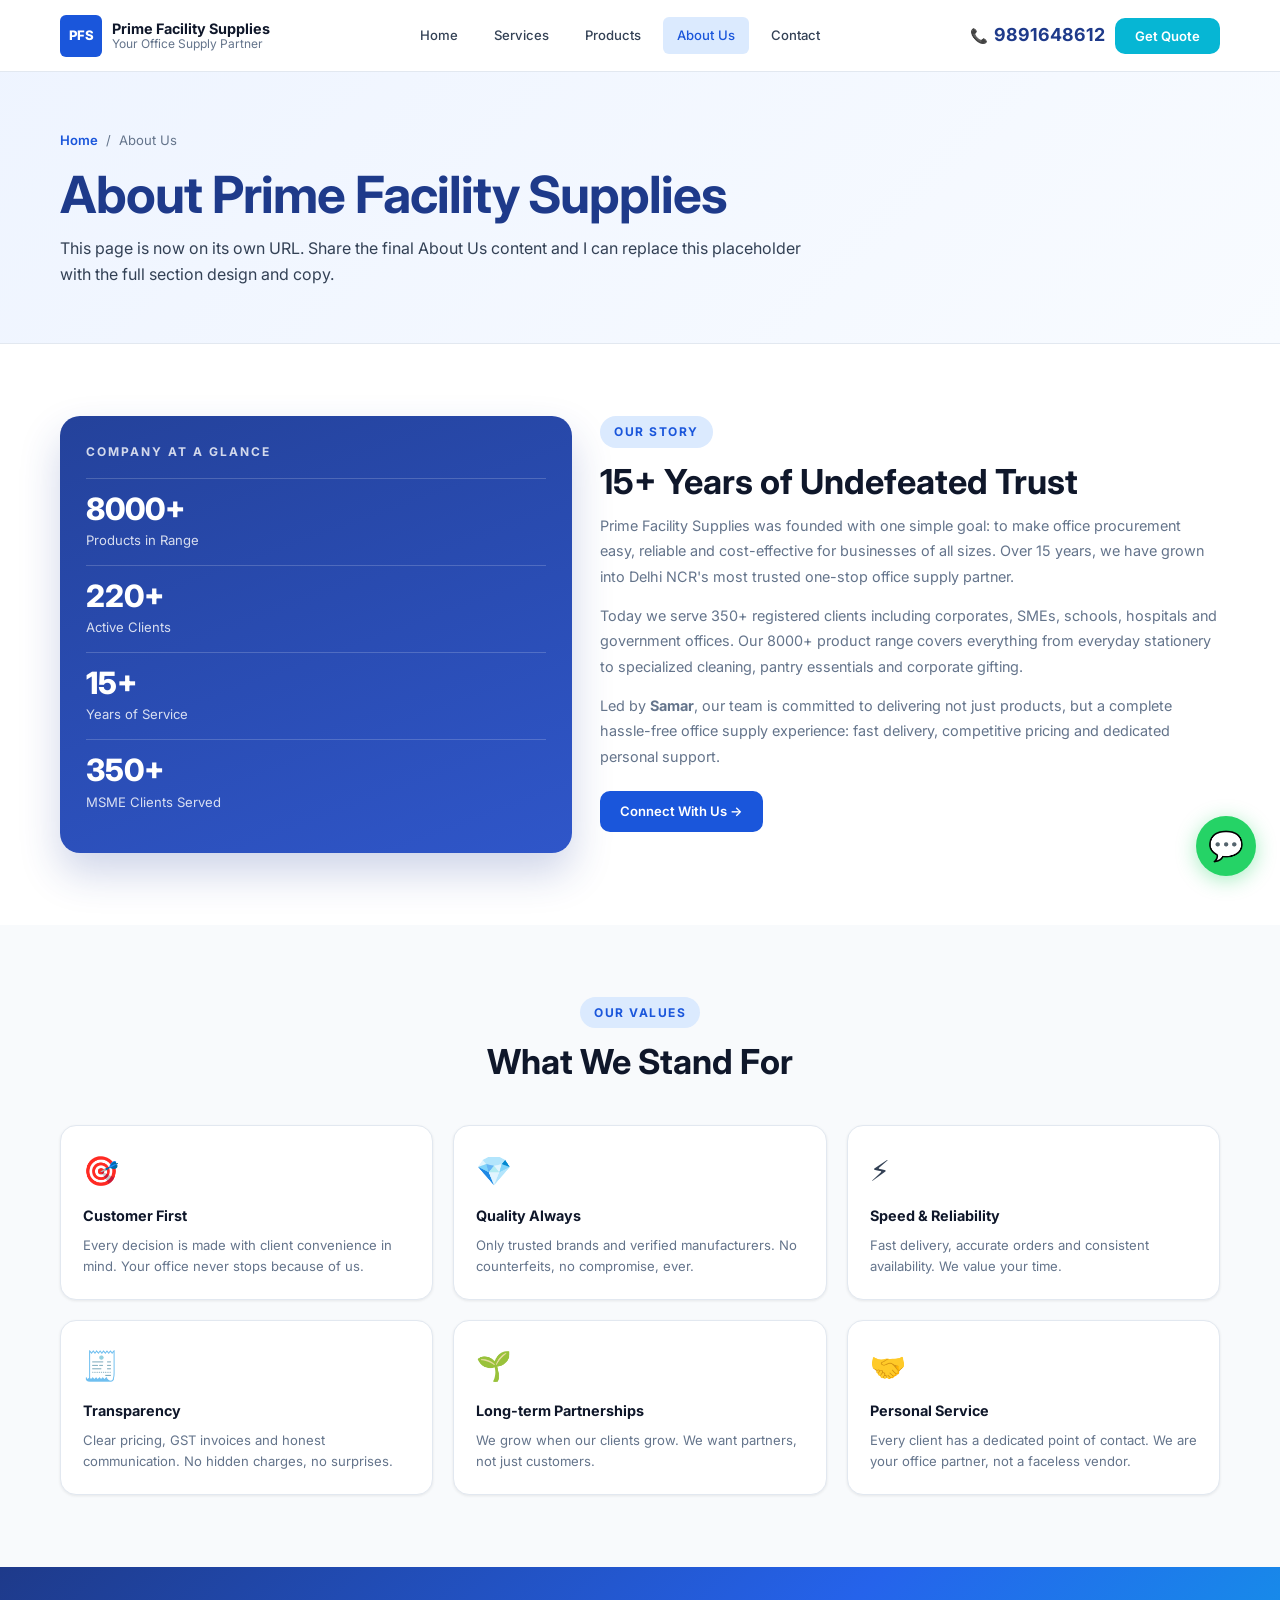
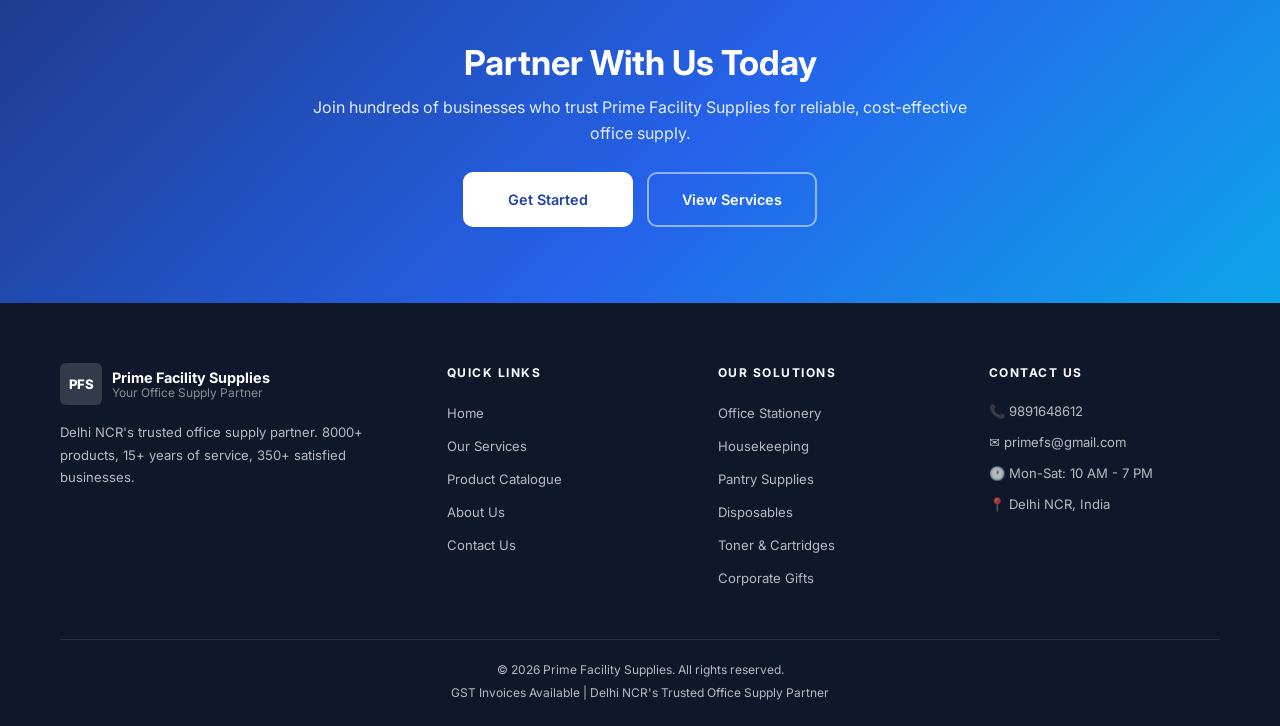
==== about.html @ 46fe16cf "Initial commit" ====
<!DOCTYPE html>
<html lang="en">
<head>
  <meta charset="UTF-8">
  <meta name="viewport" content="width=device-width, initial-scale=1.0">
  <title>About Us | Prime Facility Supplies</title>
  <meta name="description" content="Learn about Prime Facility Supplies, Delhi NCR's trusted office supply partner.">
  <link rel="preconnect" href="https://fonts.googleapis.com">
  <link rel="preconnect" href="https://fonts.gstatic.com" crossorigin>
  <link href="https://fonts.googleapis.com/css2?family=Inter:wght@400;500;600;700;800;900&display=swap" rel="stylesheet">
  <link rel="stylesheet" href="css/style.css">
  <link rel="icon" href="assets/favicon.svg" type="image/svg+xml">
</head>
<body>
  <header class="header" id="header">
    <div class="container header__inner">
      <a href="index.html" class="logo">
        <span class="logo__icon">PFS</span>
        <span class="logo__text">
          <strong>Prime Facility Supplies</strong>
          <small>Your Office Supply Partner</small>
        </span>
      </a>
      <nav class="nav" id="nav">
        <ul class="nav__list">
          <li><a href="index.html" class="nav__link">Home</a></li>
          <li><a href="services.html" class="nav__link">Services</a></li>
          <li><a href="products.html" class="nav__link">Products</a></li>
          <li><a href="about.html" class="nav__link active">About Us</a></li>
          <li><a href="contact.html" class="nav__link">Contact</a></li>
        </ul>
      </nav>
      <div class="header__actions">
        <a href="tel:9891648612" class="header__phone hide-mobile">
          <span aria-hidden="true">📞</span> 9891648612
        </a>
        <button class="btn btn--accent btn--sm" id="headerQuoteBtn">Get Quote</button>
        <button class="hamburger" id="hamburger" aria-label="Toggle navigation">
          <span></span><span></span><span></span>
        </button>
      </div>
    </div>
  </header>

  <section class="page-hero">
    <div class="container">
      <p class="page-hero__breadcrumb"><a href="index.html">Home</a><span>/</span>About Us</p>
      <h1 class="page-hero__title">About Prime Facility Supplies</h1>
      <p class="page-hero__text">This page is now on its own URL. Share the final About Us content and I can replace this placeholder with the full section design and copy.</p>
    </div>
  </section>

  <section class="sec">
    <div class="container">
      <div class="about-grid">
        <div class="about-blue-box">
          <div class="about-glance-label">Company at a Glance</div>
          <div class="ab-stat">
            <div class="ab-stat-n">8000+</div>
            <div class="ab-stat-l">Products in Range</div>
          </div>
          <div class="ab-stat">
            <div class="ab-stat-n">220+</div>
            <div class="ab-stat-l">Active Clients</div>
          </div>
          <div class="ab-stat">
            <div class="ab-stat-n">15+</div>
            <div class="ab-stat-l">Years of Service</div>
          </div>
          <div class="ab-stat">
            <div class="ab-stat-n">350+</div>
            <div class="ab-stat-l">MSME Clients Served</div>
          </div>
        </div>

        <div>
          <span class="sec-lbl">Our Story</span>
          <h2 class="sec-h2">15+ Years of Undefeated Trust</h2>
          <p class="about-story-text">Prime Facility Supplies was founded with one simple goal: to make office procurement easy, reliable and cost-effective for businesses of all sizes. Over 15 years, we have grown into Delhi NCR's most trusted one-stop office supply partner.</p>
          <p class="about-story-text">Today we serve 350+ registered clients including corporates, SMEs, schools, hospitals and government offices. Our 8000+ product range covers everything from everyday stationery to specialized cleaning, pantry essentials and corporate gifting.</p>
          <p class="about-story-text about-story-text--last">Led by <strong>Samar</strong>, our team is committed to delivering not just products, but a complete hassle-free office supply experience: fast delivery, competitive pricing and dedicated personal support.</p>
          <a href="contact.html" class="btn btn--primary btn--sm">Connect With Us &rarr;</a>
        </div>
      </div>
    </div>
  </section>

  <section class="sec sec-bg">
    <div class="container">
      <div class="values-head">
        <span class="sec-lbl">Our Values</span>
        <h2 class="sec-h2">What We Stand For</h2>
      </div>

      <div class="values-grid">
        <div class="val-card">
          <div class="val-icon">🎯</div>
          <div class="val-title">Customer First</div>
          <p class="val-desc">Every decision is made with client convenience in mind. Your office never stops because of us.</p>
        </div>
        <div class="val-card">
          <div class="val-icon">💎</div>
          <div class="val-title">Quality Always</div>
          <p class="val-desc">Only trusted brands and verified manufacturers. No counterfeits, no compromise, ever.</p>
        </div>
        <div class="val-card">
          <div class="val-icon">⚡</div>
          <div class="val-title">Speed &amp; Reliability</div>
          <p class="val-desc">Fast delivery, accurate orders and consistent availability. We value your time.</p>
        </div>
        <div class="val-card">
          <div class="val-icon">🧾</div>
          <div class="val-title">Transparency</div>
          <p class="val-desc">Clear pricing, GST invoices and honest communication. No hidden charges, no surprises.</p>
        </div>
        <div class="val-card">
          <div class="val-icon">🌱</div>
          <div class="val-title">Long-term Partnerships</div>
          <p class="val-desc">We grow when our clients grow. We want partners, not just customers.</p>
        </div>
        <div class="val-card">
          <div class="val-icon">🤝</div>
          <div class="val-title">Personal Service</div>
          <p class="val-desc">Every client has a dedicated point of contact. We are your office partner, not a faceless vendor.</p>
        </div>
      </div>
    </div>
  </section>

  <section class="cta-banner">
    <div class="container">
      <h2>Partner With Us Today</h2>
      <p>Join hundreds of businesses who trust Prime Facility Supplies for reliable, cost-effective office supply.</p>
      <div class="cta-btns">
        <a href="contact.html" class="btn btn--light btn--lg btn-wh-solid">Get Started</a>
        <a href="services.html" class="btn btn--outline-white btn--lg btn-wh-out">View Services</a>
      </div>
    </div>
  </section>

  <footer class="footer" id="footer">
    <div class="container">
      <div class="footer__grid">
        <div class="footer__about">
          <div class="logo logo--footer">
            <span class="logo__icon">PFS</span>
            <span class="logo__text">
              <strong>Prime Facility Supplies</strong>
              <small>Your Office Supply Partner</small>
            </span>
          </div>
          <p>Delhi NCR's trusted office supply partner. 8000+ products, 15+ years of service, 350+ satisfied businesses.</p>
        </div>
        <div class="footer__links">
          <h5>QUICK LINKS</h5>
          <ul>
            <li><a href="index.html">Home</a></li>
            <li><a href="services.html">Our Services</a></li>
            <li><a href="products.html">Product Catalogue</a></li>
            <li><a href="about.html">About Us</a></li>
            <li><a href="contact.html">Contact Us</a></li>
          </ul>
        </div>
        <div class="footer__links">
          <h5>OUR SOLUTIONS</h5>
          <ul>
            <li><a href="products.html">Office Stationery</a></li>
            <li><a href="products.html">Housekeeping</a></li>
            <li><a href="products.html">Pantry Supplies</a></li>
            <li><a href="products.html">Disposables</a></li>
            <li><a href="products.html">Toner &amp; Cartridges</a></li>
            <li><a href="products.html">Corporate Gifts</a></li>
          </ul>
        </div>
        <div class="footer__contact">
          <h5>CONTACT US</h5>
          <ul>
            <li><a href="tel:9891648612">📞 9891648612</a></li>
            <li><a href="mailto:primefs@gmail.com">✉️ primefs@gmail.com</a></li>
            <li>🕐 Mon-Sat: 10 AM - 7 PM</li>
            <li>📍 Delhi NCR, India</li>
          </ul>
        </div>
      </div>
      <div class="footer__bottom">
        <p>&copy; 2026 Prime Facility Supplies. All rights reserved.</p>
        <p>GST Invoices Available | Delhi NCR's Trusted Office Supply Partner</p>
      </div>
    </div>
  </footer>

  <a href="https://wa.me/919891648612?text=Hello%21%20I%20need%20a%20quote%20for%20office%20supplies." target="_blank" rel="noopener" class="whatsapp-float" aria-label="Chat on WhatsApp">💬</a>
  <div class="mobile-contact-bar">
    <a href="tel:9891648612">📞 <span>9891648612</span> - Samar</a>
    <a href="mailto:primefs@gmail.com">✉️ <span>primefs@gmail.com</span></a>
    <span>🕐 Mon - Sat: 10 AM - 7 PM</span>
    <span>Delhi NCR's #1 Office Supply Partner</span>
  </div>
  <button class="back-to-top" id="backToTop" aria-label="Back to top">&uarr;</button>

  <div class="modal-overlay" id="quoteModal">
    <div class="modal">
      <button class="modal__close" id="modalClose" aria-label="Close modal">&times;</button>
      <h3 class="modal__title">Request a Free Quote</h3>
      <p class="modal__subtitle">Tell us what you need and we&rsquo;ll get back to you within 24 hours.</p>
      <form class="quote-form" id="quoteForm" novalidate>
        <div class="form-group">
          <label for="qName">Full Name *</label>
          <input type="text" id="qName" name="name" placeholder="Your name" required>
          <span class="form-error" id="qNameError"></span>
        </div>
        <div class="form-group">
          <label for="qCompany">Company Name</label>
          <input type="text" id="qCompany" name="company" placeholder="Company name">
        </div>
        <div class="form-group">
          <label for="qPhone">Phone Number *</label>
          <input type="tel" id="qPhone" name="phone" placeholder="10-digit mobile number" required>
          <span class="form-error" id="qPhoneError"></span>
        </div>
        <div class="form-group">
          <label for="qEmail">Email Address *</label>
          <input type="email" id="qEmail" name="email" placeholder="your@email.com" required>
          <span class="form-error" id="qEmailError"></span>
        </div>
        <div class="form-group">
          <label for="qCategory">Product Category</label>
          <select id="qCategory" name="category">
            <option value="">Select a category</option>
            <option value="stationery">Office Stationery</option>
            <option value="housekeeping">Housekeeping Products</option>
            <option value="pantry">Pantry Supplies</option>
            <option value="toner">Toner &amp; Cartridges</option>
            <option value="disposables">Disposable Items</option>
            <option value="promotional">Promotional Items</option>
            <option value="multiple">Multiple Categories</option>
          </select>
        </div>
        <div class="form-group">
          <label for="qMessage">Requirements</label>
          <textarea id="qMessage" name="message" rows="4" placeholder="Describe what you need..."></textarea>
        </div>
        <button type="submit" class="btn btn--primary btn--lg btn--full">Submit Request</button>
      </form>
      <div class="modal__success" id="formSuccess" style="display:none;">
        <span class="modal__success-icon">✅</span>
        <h4>Thank You!</h4>
        <p>Your request has been received. We&rsquo;ll contact you within 24 hours.</p>
        <p><a href="https://wa.me/919891648612">Or WhatsApp us for faster response &rarr;</a></p>
      </div>
    </div>
  </div>

  <script src="js/script.js"></script>
</body>
</html>
---- css/style.css ----
/* ============================================================
   Prime Facility Supplies — Complete Stylesheet
   ============================================================ */

/* ---- CSS Custom Properties ---- */
:root {
  --clr-primary: #1a56db;
  --clr-primary-dark: #1e40af;
  --clr-primary-light: #dbeafe;
  --clr-accent: #06b6d4;
  --clr-accent-dark: #0e7490;
  --clr-dark: #0f172a;
  --clr-dark-2: #1e293b;
  --clr-text: #334155;
  --clr-text-light: #64748b;
  --clr-white: #ffffff;
  --clr-bg: #f8fafc;
  --clr-bg-alt: #f1f5f9;
  --clr-border: #e2e8f0;
  --clr-success: #22c55e;
  --clr-whatsapp: #25d366;
  --clr-star: #facc15;

  --ff-body: 'Inter', system-ui, -apple-system, sans-serif;
  --fs-xs: 0.75rem;
  --fs-sm: 0.82rem;
  --fs-base: 0.9rem;
  --fs-md: 1rem;
  --fs-lg: 1.12rem;
  --fs-xl: 1.3rem;
  --fs-2xl: 1.75rem;
  --fs-3xl: 2.15rem;
  --fs-4xl: 2.55rem;

  --fw-regular: 400;
  --fw-medium: 500;
  --fw-semibold: 600;
  --fw-bold: 700;
  --fw-extrabold: 800;

  --radius-sm: 6px;
  --radius-md: 10px;
  --radius-lg: 16px;
  --radius-xl: 24px;
  --radius-full: 9999px;

  --shadow-sm: 0 1px 3px rgba(0,0,0,0.08);
  --shadow-md: 0 4px 12px rgba(0,0,0,0.1);
  --shadow-lg: 0 10px 30px rgba(0,0,0,0.12);
  --shadow-xl: 0 20px 50px rgba(0,0,0,0.15);

  --transition: 0.3s ease;
  --header-h: 72px;
}

/* ---- Reset ---- */
*, *::before, *::after {
  margin: 0;
  padding: 0;
  box-sizing: border-box;
}

html {
  scroll-behavior: smooth;
  scroll-padding-top: var(--header-h);
}

body {
  font-family: var(--ff-body);
  font-size: var(--fs-base);
  color: var(--clr-text);
  background: var(--clr-white);
  line-height: 1.6;
  -webkit-font-smoothing: antialiased;
  overflow-x: hidden;
}

a {
  color: inherit;
  text-decoration: none;
  transition: color var(--transition);
}

ul { list-style: none; }
img { max-width: 100%; display: block; }
button { cursor: pointer; border: none; background: none; font-family: inherit; }
input, select, textarea { font-family: inherit; font-size: var(--fs-base); }

/* ---- Utility ---- */
.container {
  max-width: 1200px;
  margin: 0 auto;
  padding: 0 20px;
}

.hide-mobile { display: inline-flex; }

.section-header {
  text-align: center;
  margin-bottom: 48px;
}

.section-label {
  display: inline-block;
  font-size: var(--fs-xs);
  font-weight: var(--fw-bold);
  letter-spacing: 2px;
  text-transform: uppercase;
  color: var(--clr-primary);
  background: var(--clr-primary-light);
  padding: 6px 16px;
  border-radius: var(--radius-full);
  margin-bottom: 12px;
}

.section-title {
  font-size: var(--fs-3xl);
  font-weight: var(--fw-extrabold);
  color: var(--clr-dark);
  margin-bottom: 12px;
  line-height: 1.2;
}

.section-subtitle {
  font-size: var(--fs-md);
  color: var(--clr-text-light);
  max-width: 600px;
  margin: 0 auto 20px;
}

/* ---- Buttons ---- */
.btn {
  display: inline-flex;
  align-items: center;
  justify-content: center;
  gap: 8px;
  font-weight: var(--fw-semibold);
  border-radius: var(--radius-md);
  transition: all var(--transition);
  white-space: nowrap;
  cursor: pointer;
  text-decoration: none;
}

.btn--sm {
  font-size: var(--fs-sm);
  padding: 8px 18px;
}

.btn--lg {
  font-size: var(--fs-base);
  padding: 14px 28px;
}

.btn--full { width: 100%; }

.btn--primary {
  background: var(--clr-primary);
  color: var(--clr-white);
  border: 2px solid var(--clr-primary);
}
.btn--primary:hover {
  background: var(--clr-primary-dark);
  border-color: var(--clr-primary-dark);
  transform: translateY(-2px);
  box-shadow: var(--shadow-md);
}

.btn--accent {
  background: var(--clr-accent);
  color: var(--clr-white);
  border: 2px solid var(--clr-accent);
}

.btn--accent:hover {
  background: var(--clr-accent-dark);
  border-color: var(--clr-accent-dark);
  transform: translateY(-2px);
  box-shadow: var(--shadow-md);
}

.btn--light {
  background: var(--clr-white);
  color: var(--clr-primary-dark);
  border: 2px solid var(--clr-white);
}

.btn--light:hover {
  background: transparent;
  color: var(--clr-white);
  transform: translateY(-2px);
}

.btn--outline {
  background: transparent;
  color: var(--clr-primary);
  border: 2px solid var(--clr-primary);
}
.btn--outline:hover {
  background: var(--clr-primary);
  color: var(--clr-white);
  transform: translateY(-2px);
}

.btn--outline-white {
  background: transparent;
  color: var(--clr-white);
  border: 2px solid rgba(255,255,255,0.5);
}
.btn--outline-white:hover {
  background: var(--clr-white);
  color: var(--clr-dark);
  transform: translateY(-2px);
}

.btn--whatsapp {
  background: var(--clr-whatsapp);
  color: var(--clr-white);
  border: 2px solid var(--clr-whatsapp);
}
.btn--whatsapp:hover {
  background: #1da851;
  border-color: #1da851;
  transform: translateY(-2px);
}

.btn__icon { font-size: 1.1em; }

/* ================================================================
   HEADER
   ================================================================ */
.header {
  position: fixed;
  top: 0;
  left: 0;
  right: 0;
  z-index: 1000;
  background: rgba(255,255,255,0.97);
  backdrop-filter: blur(10px);
  border-bottom: 1px solid var(--clr-border);
  height: var(--header-h);
  transition: box-shadow var(--transition);
}

.header.scrolled {
  box-shadow: var(--shadow-md);
}

.header__inner {
  display: flex;
  align-items: center;
  justify-content: space-between;
  height: 100%;
}

/* Logo */
.logo {
  display: flex;
  align-items: center;
  gap: 10px;
  text-decoration: none;
}

.logo__icon {
  display: flex;
  align-items: center;
  justify-content: center;
  width: 42px;
  height: 42px;
  background: var(--clr-primary);
  color: var(--clr-white);
  font-size: var(--fs-sm);
  font-weight: var(--fw-extrabold);
  border-radius: var(--radius-sm);
  letter-spacing: -0.5px;
}

.logo__text {
  display: flex;
  flex-direction: column;
  line-height: 1.2;
}

.logo__text strong {
  font-size: var(--fs-base);
  color: var(--clr-dark);
}

.logo__text small {
  font-size: var(--fs-xs);
  color: var(--clr-text-light);
  font-weight: var(--fw-regular);
}

/* Navigation */
.nav__list {
  display: flex;
  gap: 8px;
}

.nav__link {
  display: block;
  padding: 8px 14px;
  font-size: var(--fs-sm);
  font-weight: var(--fw-medium);
  color: var(--clr-text);
  border-radius: var(--radius-sm);
  transition: all var(--transition);
}

.nav__link:hover,
.nav__link.active {
  color: var(--clr-primary);
  background: var(--clr-primary-light);
}

.header__actions {
  display: flex;
  align-items: center;
  gap: 10px;
}

.header__phone {
  display: inline-flex;
  align-items: center;
  gap: 6px;
  color: #1e3a8a;
  font-size: var(--fs-lg);
  font-weight: var(--fw-bold);
}

.header__phone span {
  color: #ec4899;
  font-size: var(--fs-base);
}

/* Hamburger */
.hamburger {
  display: none;
  flex-direction: column;
  gap: 5px;
  padding: 6px;
  z-index: 1001;
}

.hamburger span {
  display: block;
  width: 24px;
  height: 2px;
  background: var(--clr-dark);
  border-radius: 2px;
  transition: all var(--transition);
}

.hamburger.active span:nth-child(1) {
  transform: rotate(45deg) translate(5px, 5px);
}
.hamburger.active span:nth-child(2) {
  opacity: 0;
}
.hamburger.active span:nth-child(3) {
  transform: rotate(-45deg) translate(5px, -5px);
}

/* ================================================================
   HERO
   ================================================================ */
.hero {
  position: relative;
  min-height: 86vh;
  display: flex;
  align-items: center;
  padding: calc(var(--header-h) + 36px) 0 32px;
  background: linear-gradient(120deg, #1f3e9f 0%, #2346b6 55%, #2f56c9 100%);
  color: var(--clr-white);
  overflow: hidden;
}

.hero__bg-overlay {
  position: absolute;
  inset: 0;
  background:
    radial-gradient(circle at 86% 42%, rgba(255,255,255,0.12) 0%, rgba(255,255,255,0.03) 24%, transparent 45%),
    radial-gradient(circle at 90% 54%, rgba(255,255,255,0.09) 0%, rgba(255,255,255,0.03) 30%, transparent 50%);
  pointer-events: none;
}

.hero__inner {
  position: relative;
  z-index: 1;
  width: 100%;
  display: grid;
  grid-template-columns: minmax(0, 1.15fr) minmax(0, 1fr);
  gap: 40px;
  align-items: center;
}

.hero__content {
  max-width: 720px;
}

.hero__badge {
  display: inline-flex;
  align-items: center;
  gap: 10px;
  background: rgba(255,255,255,0.14);
  backdrop-filter: blur(6px);
  border: 1px solid rgba(255,255,255,0.22);
  padding: 8px 16px;
  border-radius: var(--radius-full);
  font-size: var(--fs-sm);
  font-weight: var(--fw-semibold);
  margin-bottom: 28px;
}

.hero__badge-dot {
  width: 8px;
  height: 8px;
  border-radius: 50%;
  background: var(--clr-accent);
}

.hero__title {
  font-size: clamp(1.95rem, 4.1vw, 3.5rem);
  font-weight: var(--fw-extrabold);
  line-height: 1.08;
  margin-bottom: 22px;
  letter-spacing: -0.02em;
}

.hero__title span {
  color: var(--clr-accent);
}

.hero__subtitle {
  font-size: var(--fs-base);
  color: rgba(255,255,255,0.82);
  max-width: 640px;
  margin-bottom: 30px;
  line-height: 1.55;
}

.hero__cta {
  display: flex;
  flex-wrap: wrap;
  gap: 14px;
  margin-bottom: 34px;
}

.hero__categories {
  display: flex;
  flex-wrap: wrap;
  gap: 10px;
  margin-bottom: 0;
}

.hero__cat-chip {
  display: inline-flex;
  align-items: center;
  gap: 4px;
  padding: 7px 14px;
  background: rgba(255,255,255,0.12);
  border: 1px solid rgba(255,255,255,0.2);
  border-radius: var(--radius-full);
  font-size: var(--fs-sm);
  font-weight: var(--fw-medium);
  color: var(--clr-white);
  transition: all var(--transition);
}

.hero__cat-chip:hover {
  background: rgba(255,255,255,0.2);
  transform: translateY(-2px);
}

.hero__panel {
  display: flex;
  flex-direction: column;
  justify-content: flex-end;
  gap: 16px;
}

.hero__stats-grid {
  display: grid;
  grid-template-columns: repeat(2, minmax(0, 1fr));
  gap: 14px;
}

.hero__stat-card {
  border-radius: 16px;
  background: linear-gradient(180deg, rgba(255,255,255,0.15) 0%, rgba(255,255,255,0.11) 100%);
  border: 1px solid rgba(255,255,255,0.14);
  box-shadow: inset 0 1px 0 rgba(255,255,255,0.15);
  min-height: 108px;
  display: flex;
  flex-direction: column;
  justify-content: center;
  align-items: center;
  text-align: center;
}

.hero__stat-card strong {
  font-size: clamp(1.7rem, 2.3vw, 2.5rem);
  line-height: 1;
  font-weight: var(--fw-extrabold);
  letter-spacing: -0.01em;
}

.hero__stat-card span {
  margin-top: 6px;
  font-size: var(--fs-lg);
  color: rgba(255,255,255,0.75);
  font-weight: var(--fw-semibold);
}

.hero__contact-bar {
  padding: 16px 24px;
  background: var(--clr-accent-dark);
  border: 1px solid rgba(255,255,255,0.15);
  border-radius: var(--radius-md);
  display: flex;
  justify-content: space-between;
  align-items: center;
  flex-wrap: wrap;
  gap: 8px 16px;
  font-size: var(--fs-sm);
  font-weight: var(--fw-semibold);
  box-shadow: 0 16px 30px rgba(0,0,0,0.2);
}

.hero__contact-bar a {
  color: var(--clr-white);
  font-weight: var(--fw-bold);
}

/* ================================================================
   MARQUEE
   ================================================================ */
.marquee {
  background: var(--clr-dark);
  color: var(--clr-white);
  padding: 14px 0;
  overflow: hidden;
  white-space: nowrap;
  position: relative;
}

.marquee__track {
  display: inline-flex;
  animation: marquee 30s linear infinite;
}

.marquee__track span {
  font-size: var(--fs-sm);
  font-weight: var(--fw-semibold);
  letter-spacing: 2px;
  text-transform: uppercase;
  padding-right: 20px;
}

@keyframes marquee {
  0% { transform: translateX(0); }
  100% { transform: translateX(-50%); }
}

/* ================================================================
   ABOUT
   ================================================================ */
.about {
  background: var(--clr-white);
}

.about__hero {
  background: #e9eff8;
  border-top: 1px solid #d8e2f0;
  border-bottom: 1px solid #d8e2f0;
  padding: 72px 0 78px;
}

.about__breadcrumb {
  font-size: var(--fs-xl);
  color: #1e293b;
  margin-bottom: 22px;
}

.about__breadcrumb a {
  color: var(--clr-primary);
  font-weight: var(--fw-semibold);
}

.about__breadcrumb span {
  color: #64748b;
  margin: 0 6px;
}

.about__title {
  font-size: clamp(2.25rem, 5.5vw, 4rem);
  color: #1e3a8a;
  line-height: 1.05;
  letter-spacing: -0.02em;
  margin-bottom: 16px;
}

.about__intro {
  font-size: clamp(1.2rem, 2vw, 2.05rem);
  line-height: 1.45;
  color: #334155;
  max-width: 980px;
}

.about__content {
  padding: 100px 20px 84px;
  display: grid;
  grid-template-columns: minmax(0, 1.05fr) minmax(0, 1fr);
  gap: 64px;
  align-items: center;
}

.about__glance-card {
  background: #26439a;
  border-radius: 24px;
  padding: 40px;
  color: var(--clr-white);
  box-shadow: 0 24px 48px rgba(17, 41, 107, 0.25);
}

.about__eyebrow {
  font-size: 1.95rem;
  letter-spacing: 3px;
  font-weight: var(--fw-semibold);
  color: rgba(255,255,255,0.65);
  margin-bottom: 28px;
}

.about__glance-grid {
  display: grid;
  grid-template-columns: repeat(2, minmax(0, 1fr));
  gap: 16px;
}

.about__glance-stat {
  border-radius: 18px;
  background: rgba(255,255,255,0.12);
  border: 1px solid rgba(255,255,255,0.14);
  min-height: 150px;
  display: flex;
  flex-direction: column;
  justify-content: center;
  align-items: center;
  text-align: center;
  padding: 18px;
}

.about__glance-stat strong {
  font-size: clamp(2rem, 3.5vw, 3.6rem);
  line-height: 1;
  margin-bottom: 8px;
}

.about__glance-stat span {
  font-size: var(--fs-lg);
  color: rgba(255,255,255,0.85);
  font-weight: var(--fw-medium);
}

.about__story-chip {
  display: inline-flex;
  align-items: center;
  padding: 8px 20px;
  border-radius: var(--radius-full);
  background: #f4ede5;
  color: var(--clr-accent-dark);
  font-size: var(--fs-base);
  font-weight: var(--fw-semibold);
  letter-spacing: 3px;
}

.about__story-title {
  margin-top: 22px;
  font-size: clamp(2rem, 4vw, 4rem);
  line-height: 1.08;
  letter-spacing: -0.02em;
  color: #1e293b;
}

.about__story-text {
  margin-top: 16px;
  font-size: clamp(1.05rem, 1.6vw, 1.5rem);
  color: #334155;
  line-height: 1.6;
}

.about__story-points {
  margin-top: 18px;
  display: grid;
  gap: 10px;
}

.about__story-points li {
  position: relative;
  padding-left: 20px;
  color: #475569;
  font-size: clamp(0.95rem, 1.25vw, 1.2rem);
}

.about__story-points li::before {
  content: '';
  position: absolute;
  left: 0;
  top: 0.6em;
  width: 8px;
  height: 8px;
  border-radius: 50%;
  background: var(--clr-accent);
}

/* ================================================================
   INNER PAGES
   ================================================================ */
.page-hero {
  padding: calc(var(--header-h) + 56px) 0 56px;
  background: linear-gradient(135deg, #eef4ff 0%, #f8fbff 100%);
  border-bottom: 1px solid var(--clr-border);
}

.page-hero__breadcrumb {
  display: inline-flex;
  gap: 8px;
  align-items: center;
  font-size: var(--fs-sm);
  color: var(--clr-text-light);
  margin-bottom: 16px;
}

.page-hero__breadcrumb a {
  color: var(--clr-primary);
  font-weight: var(--fw-semibold);
}

.page-hero__title {
  font-size: clamp(2rem, 4vw, 3.5rem);
  line-height: 1.08;
  color: #1e3a8a;
  letter-spacing: -0.02em;
  margin-bottom: 14px;
}

.page-hero__text {
  max-width: 760px;
  font-size: var(--fs-md);
  color: var(--clr-text);
}

.page-section {
  padding: 72px 0;
  background: var(--clr-white);
}

.page-grid {
  display: grid;
  grid-template-columns: 1.05fr 0.95fr;
  gap: 28px;
  align-items: start;
}

.page-card {
  background: var(--clr-white);
  border: 1px solid var(--clr-border);
  border-radius: 22px;
  padding: 30px;
  box-shadow: var(--shadow-sm);
}

.page-card--accent {
  background: linear-gradient(160deg, #24429b 0%, #2f56c9 100%);
  color: var(--clr-white);
  border-color: transparent;
  box-shadow: 0 24px 48px rgba(36, 66, 155, 0.24);
}

.page-card__eyebrow {
  display: inline-block;
  font-size: var(--fs-xs);
  font-weight: var(--fw-bold);
  letter-spacing: 2px;
  color: var(--clr-primary);
  background: var(--clr-primary-light);
  padding: 6px 14px;
  border-radius: var(--radius-full);
  margin-bottom: 16px;
}

.page-card--accent .page-card__eyebrow {
  background: rgba(255,255,255,0.12);
  color: rgba(255,255,255,0.88);
}

.page-card__title {
  font-size: var(--fs-2xl);
  line-height: 1.18;
  margin-bottom: 12px;
  color: var(--clr-dark);
}

.page-card--accent .page-card__title {
  color: var(--clr-white);
}

.page-card__text {
  font-size: var(--fs-base);
  color: var(--clr-text-light);
  margin-bottom: 18px;
}

.page-card--accent .page-card__text {
  color: rgba(255,255,255,0.8);
}

.page-list {
  display: grid;
  gap: 12px;
}

.page-list li {
  position: relative;
  padding-left: 20px;
  color: inherit;
}

.page-list li::before {
  content: '';
  position: absolute;
  left: 0;
  top: 0.68em;
  width: 8px;
  height: 8px;
  border-radius: 50%;
  background: var(--clr-accent);
}

.page-card--accent .page-list li::before {
  background: rgba(255,255,255,0.88);
}

.page-chip-grid {
  display: flex;
  flex-wrap: wrap;
  gap: 10px;
}

.page-chip {
  padding: 10px 14px;
  border-radius: var(--radius-full);
  background: var(--clr-bg);
  border: 1px solid var(--clr-border);
  font-size: var(--fs-sm);
  font-weight: var(--fw-semibold);
  color: var(--clr-text);
}

.page-actions {
  display: flex;
  flex-wrap: wrap;
  gap: 12px;
  margin-top: 26px;
}

/* ================================================================
   SERVICES SHOWCASE PAGE
   ================================================================ */
.services-showcase {
  padding: 72px 0;
  background: var(--clr-bg);
}

.services-list {
  display: grid;
  gap: 28px;
}

.svc-item {
  display: grid;
  grid-template-columns: minmax(0, 1fr) minmax(0, 1.15fr);
  gap: 26px;
  background: var(--clr-white);
  border: 1px solid var(--clr-border);
  border-radius: 22px;
  padding: 24px;
  box-shadow: var(--shadow-sm);
}

.svc-item.rev {
  grid-template-columns: minmax(0, 1.15fr) minmax(0, 1fr);
}

.svc-item.rev .svc-img-wrap {
  order: 2;
}

.svc-item.rev .svc-info {
  order: 1;
}

.svc-img-wrap {
  border-radius: 16px;
  overflow: hidden;
  border: 1px solid var(--clr-border);
  min-height: 260px;
  background: linear-gradient(135deg, #edf3ff 0%, #f8fbff 100%);
}

.svc-img-wrap img {
  width: 100%;
  height: 100%;
  object-fit: cover;
  display: block;
}

.svc-info {
  display: flex;
  flex-direction: column;
  gap: 12px;
}

.sec-lbl {
  display: inline-flex;
  align-self: flex-start;
  padding: 6px 14px;
  border-radius: var(--radius-full);
  background: var(--clr-primary-light);
  color: var(--clr-primary);
  font-size: var(--fs-xs);
  font-weight: var(--fw-bold);
  letter-spacing: 1.5px;
  text-transform: uppercase;
}

.svc-info h3 {
  font-size: var(--fs-2xl);
  line-height: 1.18;
  color: var(--clr-dark);
}

.svc-info p {
  font-size: var(--fs-base);
  color: var(--clr-text-light);
  line-height: 1.6;
}

.svc-items {
  margin-top: 6px;
  display: grid;
  grid-template-columns: repeat(2, minmax(0, 1fr));
  gap: 10px 14px;
}

.svc-i {
  display: flex;
  align-items: flex-start;
  gap: 8px;
  font-size: var(--fs-sm);
  color: var(--clr-text);
  line-height: 1.45;
}

.svc-chk {
  flex-shrink: 0;
  width: 18px;
  height: 18px;
  border-radius: 50%;
  background: #dcfce7;
  color: #15803d;
  display: inline-flex;
  align-items: center;
  justify-content: center;
  font-size: 0.72rem;
  font-weight: var(--fw-bold);
  margin-top: 2px;
}

.svc-info .btn {
  margin-top: 8px;
  align-self: flex-start;
}

.cta-banner {
  padding: 76px 0;
  background: linear-gradient(135deg, #1e3a8a 0%, #2563eb 55%, #0ea5e9 100%);
  color: var(--clr-white);
  text-align: center;
}

.cta-banner h2 {
  font-size: var(--fs-3xl);
  line-height: 1.16;
  margin-bottom: 12px;
}

.cta-banner p {
  font-size: var(--fs-md);
  opacity: 0.88;
  max-width: 680px;
  margin: 0 auto 26px;
}

.cta-btns {
  display: flex;
  flex-wrap: wrap;
  justify-content: center;
  gap: 14px;
}

/* ================================================================
   PRODUCT CATALOGUE PAGE
   ================================================================ */
.catalogue-page {
  padding: 72px 0;
  background: var(--clr-bg);
}

/* ================================================================
   ABOUT PAGE SECTIONS
   ================================================================ */
.sec {
  padding: 72px 0;
}

.sec-bg {
  background: var(--clr-bg);
}

.about-grid {
  display: grid;
  grid-template-columns: minmax(0, 0.95fr) minmax(0, 1.15fr);
  gap: 28px;
  align-items: start;
}

.about-blue-box {
  background: linear-gradient(160deg, #24429b 0%, #2f56c9 100%);
  color: var(--clr-white);
  border-radius: 20px;
  padding: 26px;
  box-shadow: 0 20px 40px rgba(36, 66, 155, 0.22);
}

.about-glance-label {
  font-size: var(--fs-xs);
  font-weight: var(--fw-bold);
  letter-spacing: 2px;
  text-transform: uppercase;
  opacity: 0.8;
  margin-bottom: 16px;
}

.ab-stat {
  padding: 14px 0;
  border-top: 1px solid rgba(255,255,255,0.18);
}

.ab-stat:first-of-type {
  border-top: 0;
  padding-top: 0;
}

.ab-stat-n {
  font-size: clamp(1.65rem, 2.4vw, 2.4rem);
  line-height: 1.05;
  font-weight: var(--fw-extrabold);
}

.ab-stat-l {
  margin-top: 5px;
  color: rgba(255,255,255,0.82);
  font-size: var(--fs-sm);
}

.about-story-text {
  font-size: var(--fs-base);
  color: var(--clr-text-light);
  line-height: 1.76;
  margin-top: 12px;
  margin-bottom: 14px;
}

.about-story-text--last {
  margin-bottom: 22px;
}

.values-head {
  text-align: center;
  margin-bottom: 44px;
}

.values-grid {
  display: grid;
  grid-template-columns: repeat(3, minmax(0, 1fr));
  gap: 20px;
}

.val-card {
  background: var(--clr-white);
  border: 1px solid var(--clr-border);
  border-radius: 16px;
  padding: 22px;
  box-shadow: var(--shadow-sm);
  transition: transform var(--transition), box-shadow var(--transition), border-color var(--transition);
}

.val-card:hover {
  transform: translateY(-4px);
  box-shadow: var(--shadow-md);
  border-color: var(--clr-primary-light);
}

.val-icon {
  font-size: 1.8rem;
  margin-bottom: 10px;
}

.val-title {
  font-size: var(--fs-base);
  font-weight: var(--fw-bold);
  color: var(--clr-dark);
  margin-bottom: 8px;
}

.val-desc {
  font-size: var(--fs-sm);
  color: var(--clr-text-light);
  line-height: 1.6;
}

.btn-wh-solid,
.btn-wh-out {
  min-width: 170px;
}

/* ================================================================
   CONTACT PAGE SECTIONS
   ================================================================ */
.contact-grid {
  display: grid;
  grid-template-columns: minmax(0, 0.95fr) minmax(0, 1.05fr);
  gap: 24px;
  align-items: start;
}

.contact-info-box {
  background: linear-gradient(160deg, #24429b 0%, #2f56c9 100%);
  color: var(--clr-white);
  border-radius: 18px;
  padding: 24px;
  box-shadow: 0 20px 40px rgba(36, 66, 155, 0.22);
}

.contact-info-box h3 {
  font-size: var(--fs-2xl);
  margin-bottom: 10px;
}

.contact-info-box > p {
  color: rgba(255,255,255,0.82);
  margin-bottom: 18px;
  line-height: 1.65;
}

.ci-row {
  display: flex;
  align-items: flex-start;
  gap: 10px;
  padding: 10px 0;
  border-top: 1px solid rgba(255,255,255,0.16);
}

.ci-row:first-of-type {
  border-top: 0;
}

.ci-ico {
  width: 34px;
  height: 34px;
  border-radius: 50%;
  background: rgba(255,255,255,0.14);
  display: flex;
  align-items: center;
  justify-content: center;
  font-size: 1rem;
  flex-shrink: 0;
}

.ci-lbl {
  font-size: var(--fs-xs);
  letter-spacing: 1px;
  text-transform: uppercase;
  color: rgba(255,255,255,0.78);
  margin-bottom: 2px;
}

.ci-val,
.ci-val a {
  color: var(--clr-white);
  font-size: var(--fs-sm);
  font-weight: var(--fw-semibold);
}

.hours-box {
  margin-top: 14px;
  border: 1px solid rgba(255,255,255,0.18);
  background: rgba(255,255,255,0.08);
  border-radius: 12px;
  padding: 12px 14px;
}

.hours-title {
  font-size: var(--fs-sm);
  font-weight: var(--fw-bold);
  margin-bottom: 8px;
}

.hours-row {
  display: flex;
  justify-content: space-between;
  gap: 10px;
  font-size: var(--fs-sm);
  color: rgba(255,255,255,0.9);
  padding: 4px 0;
}

.map-box {
  margin-top: 16px;
  background: var(--clr-white);
  border: 1px solid var(--clr-border);
  border-radius: 14px;
  box-shadow: var(--shadow-sm);
  padding: 20px;
  text-align: center;
}

.map-box__icon {
  font-size: 30px;
  margin-bottom: 8px;
}

.map-box__title {
  font-size: var(--fs-base);
  color: var(--clr-primary-dark);
  font-weight: var(--fw-semibold);
  line-height: 1.5;
}

.map-box__sub {
  margin-top: 8px;
  font-size: var(--fs-sm);
  color: var(--clr-text-light);
}

.contact-form-box {
  background: var(--clr-white);
  border: 1px solid var(--clr-border);
  border-radius: 18px;
  box-shadow: var(--shadow-sm);
  padding: 24px;
}

.contact-form-box h3 {
  font-size: var(--fs-2xl);
  color: var(--clr-dark);
  margin-bottom: 8px;
}

.contact-form-box > p {
  color: var(--clr-text-light);
  margin-bottom: 16px;
}

.contact-form-box .btn-submit {
  margin-top: 6px;
}

.dl-box {
  background: var(--clr-white);
  border: 1px solid var(--clr-border);
  border-radius: 18px;
  padding: 22px 24px;
  display: flex;
  justify-content: space-between;
  align-items: center;
  gap: 20px;
  margin-bottom: 36px;
  box-shadow: var(--shadow-sm);
}

.dl-box h3 {
  font-size: var(--fs-xl);
  color: var(--clr-dark);
  margin-bottom: 6px;
}

.dl-box p {
  color: var(--clr-text-light);
}

.btn-dl {
  flex-shrink: 0;
}

.catalogue-intro {
  margin-bottom: 28px;
}

.sec-h2 {
  margin-top: 14px;
  font-size: var(--fs-3xl);
  color: var(--clr-dark);
  line-height: 1.14;
}

.sec-sub {
  margin-top: 10px;
  color: var(--clr-text-light);
}

.cat-list-grid {
  display: grid;
  grid-template-columns: repeat(3, minmax(0, 1fr));
  gap: 20px;
}

.cat-list-card {
  display: flex;
  flex-direction: column;
  background: var(--clr-white);
  border: 1px solid var(--clr-border);
  border-radius: 16px;
  overflow: hidden;
  box-shadow: var(--shadow-sm);
  transition: transform var(--transition), box-shadow var(--transition), border-color var(--transition);
}

.cat-list-card:hover {
  transform: translateY(-4px);
  box-shadow: var(--shadow-md);
  border-color: var(--clr-primary-light);
}

.cat-list-img {
  height: 160px;
  background: #edf3ff;
}

.cat-list-img img {
  width: 100%;
  height: 100%;
  object-fit: cover;
  display: block;
}

.cat-emoji {
  display: flex;
  align-items: center;
  justify-content: center;
  font-size: 48px;
  background: #eff6ff;
}

.cat-emoji--green {
  background: #f0fdf4;
}

.cat-emoji--rose {
  background: #fff1f2;
}

.cat-emoji--amber {
  background: #fffbeb;
}

.cat-emoji--violet {
  background: #fdf4ff;
}

.cat-list-body {
  padding: 18px;
}

.cl-name {
  font-size: var(--fs-base);
  font-weight: var(--fw-bold);
  color: var(--clr-dark);
  margin-bottom: 8px;
}

.cl-items {
  font-size: var(--fs-sm);
  color: var(--clr-text-light);
  line-height: 1.5;
  margin-bottom: 12px;
}

.cl-link {
  font-size: var(--fs-sm);
  font-weight: var(--fw-semibold);
  color: var(--clr-primary);
}

.enq-box {
  margin-top: 34px;
  background: var(--clr-white);
  border: 1px solid var(--clr-border);
  border-radius: 18px;
  padding: 24px;
  box-shadow: var(--shadow-sm);
}

.quick-enquiry-form {
  margin-top: 16px;
}

.form-2col {
  display: grid;
  grid-template-columns: repeat(2, minmax(0, 1fr));
  gap: 14px;
}

.form-g {
  margin-bottom: 14px;
}

.form-g label {
  display: block;
  font-size: var(--fs-sm);
  font-weight: var(--fw-semibold);
  color: var(--clr-dark);
  margin-bottom: 6px;
}

.form-g input,
.form-g select,
.form-g textarea {
  width: 100%;
  padding: 10px 14px;
  border: 1px solid var(--clr-border);
  border-radius: var(--radius-sm);
  background: var(--clr-bg);
  color: var(--clr-text);
}

.form-g textarea {
  resize: vertical;
}

.btn-submit {
  margin-top: 6px;
}

/* ================================================================
   PRODUCT CATEGORIES
   ================================================================ */
.categories {
  padding: 80px 0;
  background: var(--clr-bg);
}

.categories__grid {
  display: grid;
  grid-template-columns: repeat(3, 1fr);
  gap: 24px;
}

.cat-card {
  background: var(--clr-white);
  border-radius: var(--radius-lg);
  overflow: hidden;
  box-shadow: var(--shadow-sm);
  border: 1px solid var(--clr-border);
  transition: all var(--transition);
}

.cat-card:hover {
  transform: translateY(-6px);
  box-shadow: var(--shadow-lg);
}

.cat-card__image {
  height: 180px;
  display: flex;
  align-items: center;
  justify-content: center;
  position: relative;
  overflow: hidden;
}

.cat-card__illustration {
  width: 100%;
  height: 100%;
  object-fit: cover;
  display: block;
}

.cat-card__placeholder {
  display: flex;
  flex-direction: column;
  align-items: center;
  justify-content: center;
  text-align: center;
  padding: 20px;
}

.cat-card__labels {
  font-size: var(--fs-xs);
  font-weight: var(--fw-bold);
  letter-spacing: 1px;
  text-transform: uppercase;
  color: var(--clr-text-light);
  opacity: 0.8;
}

.cat-card__body {
  padding: 20px 24px 24px;
}

.cat-card__title {
  font-size: var(--fs-lg);
  font-weight: var(--fw-bold);
  color: var(--clr-dark);
  margin-bottom: 8px;
}

.cat-card__desc {
  font-size: var(--fs-sm);
  color: var(--clr-text-light);
  margin-bottom: 14px;
  line-height: 1.5;
}

.cat-card__link {
  font-size: var(--fs-sm);
  font-weight: var(--fw-semibold);
  color: var(--clr-primary);
  transition: all var(--transition);
}

.cat-card__link:hover {
  color: var(--clr-primary-dark);
  gap: 8px;
}

/* ================================================================
   ADVANTAGES
   ================================================================ */
.advantages {
  padding: 80px 0;
  background: var(--clr-white);
}

.advantages__grid {
  display: grid;
  grid-template-columns: repeat(4, 1fr);
  gap: 20px;
}

.adv-card {
  background: var(--clr-bg);
  border: 1px solid var(--clr-border);
  border-radius: var(--radius-lg);
  padding: 28px 24px;
  text-align: center;
  transition: all var(--transition);
}

.adv-card:hover {
  transform: translateY(-4px);
  box-shadow: var(--shadow-md);
  border-color: var(--clr-primary-light);
}

.adv-card__icon {
  font-size: 2rem;
  display: block;
  margin-bottom: 14px;
}

.adv-card__title {
  font-size: var(--fs-base);
  font-weight: var(--fw-bold);
  color: var(--clr-dark);
  margin-bottom: 8px;
}

.adv-card__desc {
  font-size: var(--fs-sm);
  color: var(--clr-text-light);
  line-height: 1.5;
}

/* ================================================================
   STATS COUNTER
   ================================================================ */
.stats {
  padding: 60px 0;
  background: linear-gradient(135deg, var(--clr-primary) 0%, var(--clr-primary-dark) 100%);
  color: var(--clr-white);
}

.stats__grid {
  display: grid;
  grid-template-columns: repeat(4, 1fr);
  gap: 24px;
  text-align: center;
}

.stat-item__number {
  font-size: var(--fs-4xl);
  font-weight: var(--fw-extrabold);
  display: inline;
}

.stat-item__plus {
  font-size: var(--fs-2xl);
  font-weight: var(--fw-extrabold);
}

.stat-item__label {
  display: block;
  margin-top: 6px;
  font-size: var(--fs-xs);
  font-weight: var(--fw-semibold);
  letter-spacing: 1.5px;
  text-transform: uppercase;
  opacity: 0.8;
}

/* ================================================================
   HOW IT WORKS
   ================================================================ */
.how-it-works {
  padding: 80px 0;
  background: var(--clr-bg);
}

.steps__grid {
  display: grid;
  grid-template-columns: repeat(4, 1fr);
  gap: 24px;
  position: relative;
}

.steps__grid::before {
  content: '';
  position: absolute;
  top: 36px;
  left: 10%;
  right: 10%;
  height: 2px;
  background: var(--clr-border);
  z-index: 0;
}

.step-card {
  text-align: center;
  position: relative;
  z-index: 1;
}

.step-card__number {
  width: 56px;
  height: 56px;
  display: flex;
  align-items: center;
  justify-content: center;
  margin: 0 auto 18px;
  background: var(--clr-primary);
  color: var(--clr-white);
  font-size: var(--fs-xl);
  font-weight: var(--fw-extrabold);
  border-radius: 50%;
  box-shadow: 0 4px 14px rgba(26,86,219,0.3);
}

.step-card__title {
  font-size: var(--fs-base);
  font-weight: var(--fw-bold);
  color: var(--clr-dark);
  margin-bottom: 8px;
}

.step-card__desc {
  font-size: var(--fs-sm);
  color: var(--clr-text-light);
  line-height: 1.5;
  max-width: 220px;
  margin: 0 auto;
}

/* ================================================================
   BRANDS
   ================================================================ */
.brands {
  padding: 50px 0;
  background: var(--clr-white);
  border-top: 1px solid var(--clr-border);
  border-bottom: 1px solid var(--clr-border);
}

.brands__grid {
  display: flex;
  flex-wrap: wrap;
  justify-content: center;
  gap: 14px;
}

.brand-chip {
  padding: 10px 24px;
  background: var(--clr-bg);
  border: 1px solid var(--clr-border);
  border-radius: var(--radius-full);
  font-size: var(--fs-sm);
  font-weight: var(--fw-semibold);
  color: var(--clr-text);
  transition: all var(--transition);
}

.brand-chip:hover {
  border-color: var(--clr-primary);
  color: var(--clr-primary);
  background: var(--clr-primary-light);
}

/* ================================================================
   REVIEWS
   ================================================================ */
.reviews {
  padding: 80px 0;
  background: var(--clr-bg);
}

.reviews__grid {
  display: grid;
  grid-template-columns: repeat(3, 1fr);
  gap: 24px;
}

.review-card {
  background: var(--clr-white);
  border-radius: var(--radius-lg);
  padding: 28px;
  border: 1px solid var(--clr-border);
  box-shadow: var(--shadow-sm);
  transition: all var(--transition);
}

.review-card:hover {
  transform: translateY(-4px);
  box-shadow: var(--shadow-md);
}

.review-card__stars {
  color: var(--clr-star);
  font-size: var(--fs-lg);
  margin-bottom: 14px;
  letter-spacing: 2px;
}

.review-card__text {
  font-size: var(--fs-sm);
  color: var(--clr-text);
  line-height: 1.7;
  margin-bottom: 20px;
  font-style: italic;
}

.review-card__author {
  display: flex;
  align-items: center;
  gap: 12px;
}

.review-card__avatar {
  width: 42px;
  height: 42px;
  display: flex;
  align-items: center;
  justify-content: center;
  background: var(--clr-primary);
  color: var(--clr-white);
  font-weight: var(--fw-bold);
  font-size: var(--fs-base);
  border-radius: 50%;
}

.review-card__author strong {
  display: block;
  font-size: var(--fs-sm);
  color: var(--clr-dark);
}

.review-card__author span {
  font-size: var(--fs-xs);
  color: var(--clr-text-light);
}

/* ================================================================
   FAQ
   ================================================================ */
.faq {
  padding: 80px 0;
  background: var(--clr-white);
}

.faq__layout {
  display: grid;
  grid-template-columns: 1fr 340px;
  gap: 40px;
  align-items: start;
}

.faq-item {
  border: 1px solid var(--clr-border);
  border-radius: var(--radius-md);
  margin-bottom: 12px;
  overflow: hidden;
  transition: all var(--transition);
}

.faq-item.active {
  border-color: var(--clr-primary-light);
  box-shadow: var(--shadow-sm);
}

.faq-item__question {
  width: 100%;
  display: flex;
  align-items: center;
  justify-content: space-between;
  padding: 16px 20px;
  font-size: var(--fs-base);
  font-weight: var(--fw-semibold);
  color: var(--clr-dark);
  text-align: left;
  background: var(--clr-bg);
  transition: background var(--transition);
}

.faq-item.active .faq-item__question {
  background: var(--clr-primary-light);
  color: var(--clr-primary);
}

.faq-item__toggle {
  font-size: var(--fs-xl);
  font-weight: var(--fw-bold);
  color: var(--clr-primary);
  flex-shrink: 0;
  margin-left: 16px;
  transition: transform var(--transition);
}

.faq-item.active .faq-item__toggle {
  transform: rotate(45deg);
}

.faq-item__answer {
  max-height: 0;
  overflow: hidden;
  transition: max-height 0.4s ease, padding 0.3s ease;
}

.faq-item.active .faq-item__answer {
  max-height: 200px;
  padding: 0 20px 18px;
}

.faq-item__answer p {
  font-size: var(--fs-sm);
  color: var(--clr-text-light);
  line-height: 1.7;
  padding-top: 4px;
}

.faq__contact {
  background: var(--clr-bg);
  border: 1px solid var(--clr-border);
  border-radius: var(--radius-lg);
  padding: 28px;
  position: sticky;
  top: calc(var(--header-h) + 20px);
}

.faq__contact h4 {
  font-size: var(--fs-lg);
  font-weight: var(--fw-bold);
  color: var(--clr-dark);
  margin-bottom: 8px;
}

.faq__contact > p {
  font-size: var(--fs-sm);
  color: var(--clr-text-light);
  margin-bottom: 8px;
}

.faq__contact-info {
  display: flex;
  flex-direction: column;
  gap: 10px;
  margin-top: 18px;
}

.faq__contact-info a {
  font-size: var(--fs-sm);
  font-weight: var(--fw-semibold);
  color: var(--clr-primary);
}

.faq__contact-info a:hover {
  color: var(--clr-primary-dark);
}

.faq__contact-info span {
  font-size: var(--fs-xs);
  color: var(--clr-text-light);
}

/* ================================================================
   CTA
   ================================================================ */
.cta {
  padding: 80px 0;
  background: linear-gradient(135deg, var(--clr-dark) 0%, #1e3a5f 100%);
  color: var(--clr-white);
  text-align: center;
}

.cta__title {
  font-size: var(--fs-3xl);
  font-weight: var(--fw-extrabold);
  margin-bottom: 14px;
}

.cta__subtitle {
  font-size: var(--fs-md);
  opacity: 0.8;
  margin-bottom: 32px;
}

.cta__buttons {
  display: flex;
  flex-wrap: wrap;
  justify-content: center;
  gap: 14px;
}

/* ================================================================
   FOOTER
   ================================================================ */
.footer {
  background: var(--clr-dark);
  color: rgba(255,255,255,0.7);
  padding: 60px 0 0;
}

.footer__grid {
  display: grid;
  grid-template-columns: 1.5fr 1fr 1fr 1fr;
  gap: 40px;
  padding-bottom: 40px;
}

.footer__about p {
  font-size: var(--fs-sm);
  margin-top: 16px;
  line-height: 1.7;
}

.logo--footer .logo__icon {
  background: rgba(255,255,255,0.15);
}

.logo--footer .logo__text strong {
  color: var(--clr-white);
}

.logo--footer .logo__text small {
  color: rgba(255,255,255,0.5);
}

.footer__links h5,
.footer__contact h5 {
  font-size: var(--fs-xs);
  font-weight: var(--fw-bold);
  letter-spacing: 1.5px;
  text-transform: uppercase;
  color: var(--clr-white);
  margin-bottom: 18px;
}

.footer__links ul li,
.footer__contact ul li {
  margin-bottom: 10px;
}

.footer__links a,
.footer__contact a {
  font-size: var(--fs-sm);
  transition: color var(--transition);
}

.footer__links a:hover,
.footer__contact a:hover {
  color: var(--clr-white);
}

.footer__contact ul li {
  font-size: var(--fs-sm);
}

.footer__bottom {
  border-top: 1px solid rgba(255,255,255,0.1);
  padding: 20px 0;
  text-align: center;
  font-size: var(--fs-xs);
}

.footer__bottom p {
  margin-bottom: 4px;
}

/* ================================================================
   WHATSAPP FLOAT
   ================================================================ */
.whatsapp-float {
  position: fixed;
  bottom: 24px;
  right: 24px;
  width: 60px;
  height: 60px;
  display: flex;
  align-items: center;
  justify-content: center;
  background: var(--clr-whatsapp);
  color: var(--clr-white);
  font-size: 1.8rem;
  border-radius: 50%;
  box-shadow: 0 4px 20px rgba(37,211,102,0.4);
  z-index: 900;
  transition: all var(--transition);
  animation: pulse-wa 2s infinite;
}

.whatsapp-float:hover {
  transform: scale(1.1);
  box-shadow: 0 6px 30px rgba(37,211,102,0.5);
}

@keyframes pulse-wa {
  0%, 100% { box-shadow: 0 4px 20px rgba(37,211,102,0.4); }
  50% { box-shadow: 0 4px 30px rgba(37,211,102,0.6); }
}

/* ================================================================
   MOBILE CONTACT BAR
   ================================================================ */
.mobile-contact-bar {
  display: none;
  position: fixed;
  bottom: 0;
  left: 0;
  right: 0;
  background: var(--clr-dark);
  color: var(--clr-white);
  padding: 10px 16px;
  font-size: var(--fs-xs);
  z-index: 800;
  flex-wrap: wrap;
  gap: 4px 16px;
  justify-content: center;
  text-align: center;
}

.mobile-contact-bar a {
  color: var(--clr-accent);
  font-weight: var(--fw-semibold);
}

/* ================================================================
   BACK TO TOP
   ================================================================ */
.back-to-top {
  position: fixed;
  bottom: 96px;
  right: 28px;
  width: 44px;
  height: 44px;
  display: flex;
  align-items: center;
  justify-content: center;
  background: var(--clr-primary);
  color: var(--clr-white);
  font-size: var(--fs-xl);
  border-radius: 50%;
  box-shadow: var(--shadow-md);
  z-index: 800;
  opacity: 0;
  visibility: hidden;
  transform: translateY(20px);
  transition: all var(--transition);
}

.back-to-top.visible {
  opacity: 1;
  visibility: visible;
  transform: translateY(0);
}

.back-to-top:hover {
  background: var(--clr-primary-dark);
  transform: translateY(-4px);
}

/* ================================================================
   MODAL
   ================================================================ */
.modal-overlay {
  position: fixed;
  inset: 0;
  z-index: 2000;
  background: rgba(0,0,0,0.6);
  backdrop-filter: blur(4px);
  display: flex;
  align-items: center;
  justify-content: center;
  padding: 20px;
  opacity: 0;
  visibility: hidden;
  transition: all var(--transition);
}

.modal-overlay.active {
  opacity: 1;
  visibility: visible;
}

.modal {
  background: var(--clr-white);
  border-radius: var(--radius-lg);
  padding: 36px;
  max-width: 520px;
  width: 100%;
  max-height: 90vh;
  overflow-y: auto;
  position: relative;
  transform: translateY(30px) scale(0.95);
  transition: transform var(--transition);
}

.modal-overlay.active .modal {
  transform: translateY(0) scale(1);
}

.modal__close {
  position: absolute;
  top: 14px;
  right: 18px;
  font-size: 1.8rem;
  color: var(--clr-text-light);
  transition: color var(--transition);
  line-height: 1;
}

.modal__close:hover {
  color: var(--clr-dark);
}

.modal__title {
  font-size: var(--fs-xl);
  font-weight: var(--fw-bold);
  color: var(--clr-dark);
  margin-bottom: 6px;
}

.modal__subtitle {
  font-size: var(--fs-sm);
  color: var(--clr-text-light);
  margin-bottom: 24px;
}

/* Form */
.form-group {
  margin-bottom: 16px;
}

.form-group label {
  display: block;
  font-size: var(--fs-sm);
  font-weight: var(--fw-semibold);
  color: var(--clr-dark);
  margin-bottom: 6px;
}

.form-group input,
.form-group select,
.form-group textarea {
  width: 100%;
  padding: 10px 14px;
  border: 1px solid var(--clr-border);
  border-radius: var(--radius-sm);
  background: var(--clr-bg);
  color: var(--clr-text);
  transition: border-color var(--transition), box-shadow var(--transition);
}

.form-group input:focus,
.form-group select:focus,
.form-group textarea:focus {
  outline: none;
  border-color: var(--clr-primary);
  box-shadow: 0 0 0 3px rgba(26,86,219,0.1);
}

.form-group input.error,
.form-group select.error,
.form-group textarea.error {
  border-color: #ef4444;
}

.form-error {
  display: block;
  font-size: var(--fs-xs);
  color: #ef4444;
  margin-top: 4px;
  min-height: 16px;
}

.form-group textarea {
  resize: vertical;
}

.modal__success {
  text-align: center;
  padding: 20px 0;
}

.modal__success-icon {
  font-size: 3rem;
  display: block;
  margin-bottom: 14px;
}

.modal__success h4 {
  font-size: var(--fs-xl);
  font-weight: var(--fw-bold);
  color: var(--clr-dark);
  margin-bottom: 8px;
}

.modal__success p {
  font-size: var(--fs-sm);
  color: var(--clr-text-light);
  margin-bottom: 8px;
}

.modal__success a {
  color: var(--clr-primary);
  font-weight: var(--fw-semibold);
}

/* ================================================================
   SCROLL ANIMATIONS
   ================================================================ */
.fade-in {
  opacity: 0;
  transform: translateY(30px);
  transition: opacity 0.6s ease, transform 0.6s ease;
}

.fade-in.visible {
  opacity: 1;
  transform: translateY(0);
}

/* ================================================================
   RESPONSIVE — Tablet (max-width: 1024px)
   ================================================================ */
@media (max-width: 1024px) {
  .page-grid {
    grid-template-columns: 1fr;
  }

  .about__content {
    grid-template-columns: 1fr;
    gap: 36px;
    padding-top: 64px;
  }

  .about__eyebrow {
    font-size: 1.2rem;
  }

  .about__story-title {
    font-size: clamp(2rem, 5vw, 2.8rem);
  }

  .hero__inner {
    grid-template-columns: 1fr;
    gap: 28px;
  }

  .hero__content {
    max-width: 100%;
  }

  .hero__panel {
    width: 100%;
  }

  .svc-item,
  .svc-item.rev {
    grid-template-columns: 1fr;
  }

  .svc-item.rev .svc-img-wrap,
  .svc-item.rev .svc-info {
    order: initial;
  }

  .svc-items {
    grid-template-columns: 1fr;
  }

  .cat-list-grid {
    grid-template-columns: repeat(2, minmax(0, 1fr));
  }

  .about-grid {
    grid-template-columns: 1fr;
  }

  .contact-grid {
    grid-template-columns: 1fr;
  }

  .values-grid {
    grid-template-columns: repeat(2, minmax(0, 1fr));
  }

  .dl-box {
    flex-direction: column;
    align-items: flex-start;
  }

  .categories__grid {
    grid-template-columns: repeat(2, 1fr);
  }

  .advantages__grid {
    grid-template-columns: repeat(2, 1fr);
  }

  .stats__grid {
    grid-template-columns: repeat(2, 1fr);
    gap: 32px;
  }

  .steps__grid {
    grid-template-columns: repeat(2, 1fr);
    gap: 32px;
  }

  .steps__grid::before {
    display: none;
  }

  .reviews__grid {
    grid-template-columns: 1fr;
    max-width: 600px;
    margin: 0 auto;
  }

  .faq__layout {
    grid-template-columns: 1fr;
  }

  .footer__grid {
    grid-template-columns: repeat(2, 1fr);
  }
}

/* ================================================================
   RESPONSIVE — Mobile (max-width: 768px)
   ================================================================ */
@media (max-width: 768px) {
  :root {
    --header-h: 64px;
    --fs-3xl: 1.7rem;
    --fs-4xl: 2rem;
  }

  .hide-mobile { display: none; }

  /* Mobile nav */
  .hamburger { display: flex; }

  .nav {
    position: fixed;
    top: var(--header-h);
    left: 0;
    right: 0;
    bottom: 0;
    background: var(--clr-white);
    padding: 24px;
    transform: translateX(100%);
    transition: transform var(--transition);
    z-index: 999;
  }

  .nav.open {
    transform: translateX(0);
  }

  .nav__list {
    flex-direction: column;
    gap: 4px;
  }

  .nav__link {
    font-size: var(--fs-md);
    padding: 14px 16px;
    border-radius: var(--radius-sm);
  }

  /* Hero */
  .hero {
    min-height: auto;
    padding: calc(var(--header-h) + 32px) 0 48px;
  }

  .about__hero {
    padding: 42px 0 50px;
  }

  .page-hero {
    padding: calc(var(--header-h) + 34px) 0 40px;
  }

  .page-card {
    padding: 22px;
    border-radius: 18px;
  }

  .page-card__title {
    font-size: 1.6rem;
  }

  .services-showcase {
    padding: 52px 0;
  }

  .svc-item {
    border-radius: 18px;
    padding: 18px;
    gap: 18px;
  }

  .svc-img-wrap {
    min-height: 210px;
  }

  .svc-info h3 {
    font-size: 1.42rem;
  }

  .cta-banner {
    padding: 58px 0;
  }

  .cta-btns {
    flex-direction: column;
    align-items: center;
  }

  .catalogue-page {
    padding: 52px 0;
  }

  .sec {
    padding: 52px 0;
  }

  .cat-list-grid {
    grid-template-columns: 1fr;
  }

  .cat-list-img {
    height: 190px;
  }

  .sec-h2 {
    font-size: 1.6rem;
  }

  .form-2col {
    grid-template-columns: 1fr;
    gap: 0;
  }

  .values-grid {
    grid-template-columns: 1fr;
  }

  .about-blue-box {
    padding: 20px;
  }

  .contact-info-box,
  .contact-form-box {
    padding: 20px;
  }

  .hours-row {
    flex-direction: column;
    align-items: flex-start;
    gap: 2px;
  }

  .about__breadcrumb {
    font-size: var(--fs-base);
    margin-bottom: 12px;
  }

  .about__title {
    line-height: 1.15;
    margin-bottom: 10px;
  }

  .about__intro {
    font-size: var(--fs-md);
  }

  .about__content {
    padding-top: 48px;
    padding-bottom: 62px;
  }

  .about__glance-card {
    padding: 24px;
    border-radius: 18px;
  }

  .about__glance-grid {
    grid-template-columns: 1fr;
  }

  .about__glance-stat {
    min-height: 112px;
  }

  .about__story-chip {
    font-size: var(--fs-sm);
    letter-spacing: 2px;
  }

  .hero__title {
    font-size: var(--fs-2xl);
    line-height: 1.16;
  }

  .hero__cta {
    flex-direction: column;
  }

  .hero__stats-grid {
    grid-template-columns: 1fr;
  }

  .hero__stat-card {
    min-height: 96px;
  }

  .hero__contact-bar {
    padding: 14px 16px;
  }

  /* Categories */
  .categories__grid {
    grid-template-columns: 1fr;
  }

  /* Advantages */
  .advantages__grid {
    grid-template-columns: 1fr;
  }

  /* Stats */
  .stats__grid {
    grid-template-columns: repeat(2, 1fr);
    gap: 24px;
  }

  .stat-item__number {
    font-size: var(--fs-2xl);
  }

  /* Steps */
  .steps__grid {
    grid-template-columns: 1fr;
    gap: 24px;
    max-width: 400px;
    margin: 0 auto;
  }

  /* Footer */
  .footer__grid {
    grid-template-columns: 1fr;
    gap: 32px;
  }

  /* CTA */
  .cta__buttons {
    flex-direction: column;
    align-items: center;
  }

  /* Mobile contact bar */
  .mobile-contact-bar {
    display: flex;
  }

  .whatsapp-float {
    bottom: 70px;
  }

  .back-to-top {
    bottom: 140px;
    right: 18px;
  }

  /* Modal */
  .modal {
    padding: 24px;
  }
}

/* ================================================================
   RESPONSIVE — Small Mobile (max-width: 480px)
   ================================================================ */
@media (max-width: 480px) {
  :root {
    --fs-3xl: 1.5rem;
    --fs-4xl: 1.8rem;
  }

  .hero__categories {
    gap: 8px;
  }

  .hero__cat-chip {
    font-size: var(--fs-xs);
    padding: 6px 12px;
  }

  .hero__stats-grid {
    gap: 10px;
  }

  .stats__grid {
    grid-template-columns: 1fr 1fr;
  }

  .section-title {
    font-size: var(--fs-2xl);
  }
}
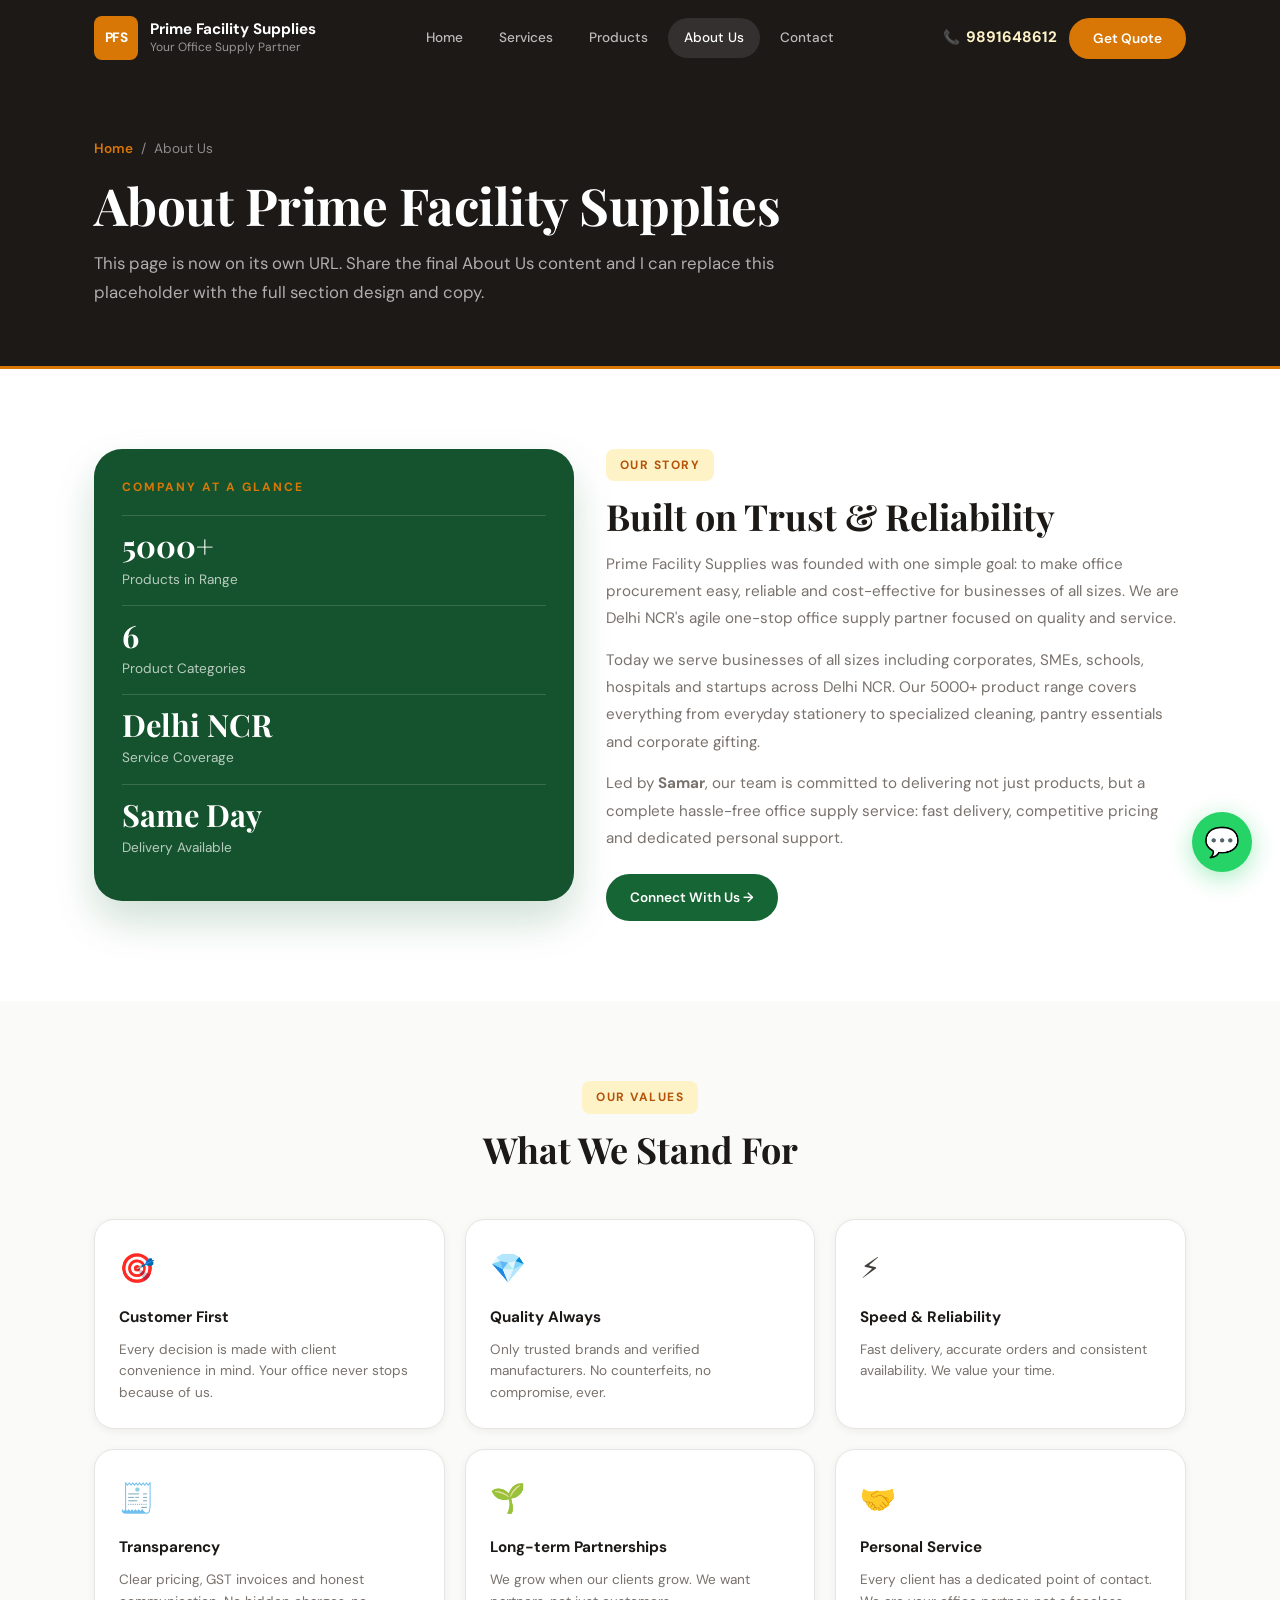
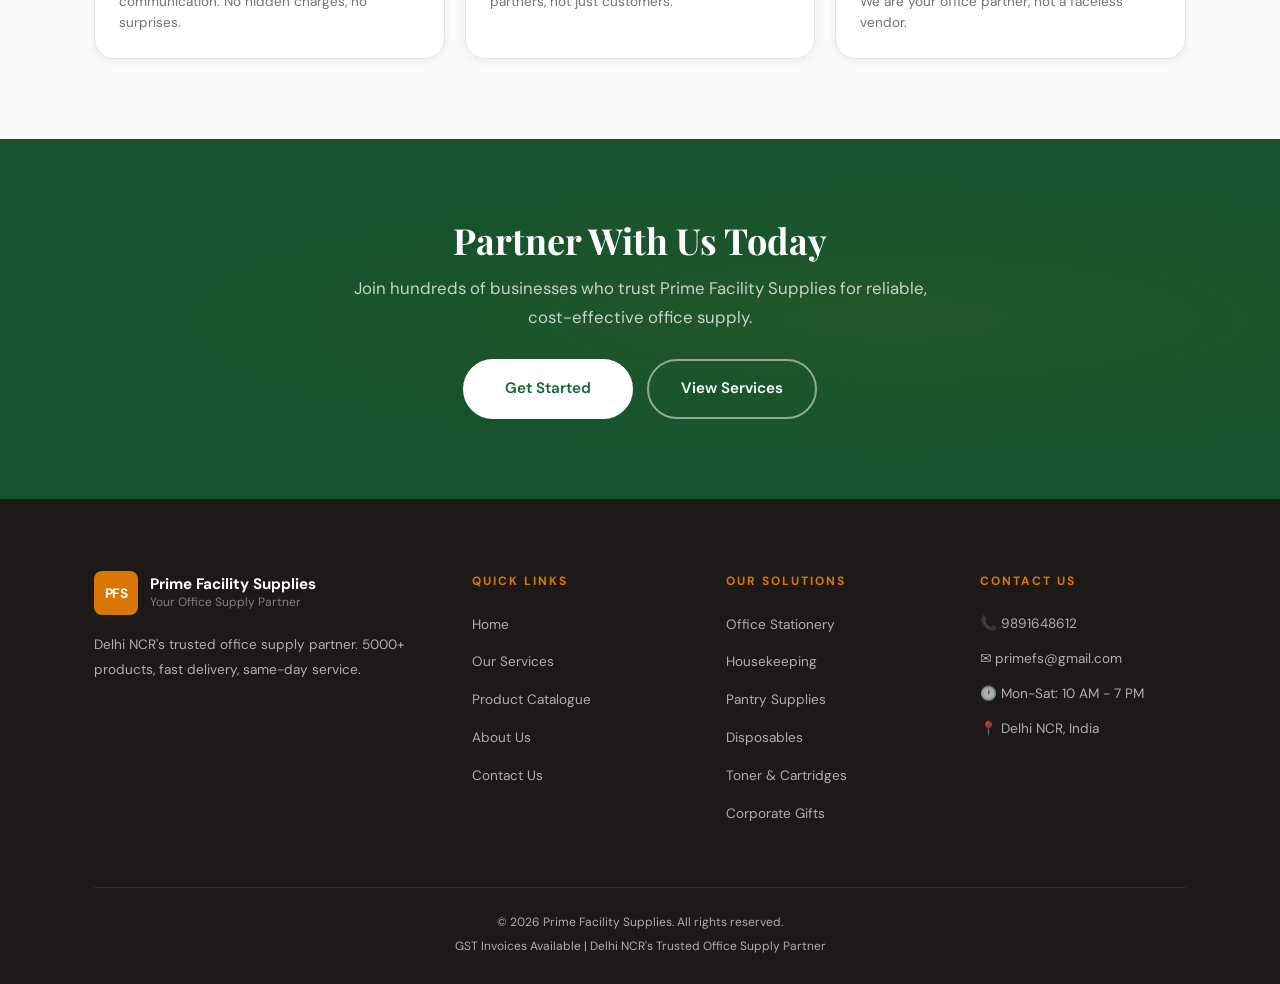
==== commit 26be9415: "Updated site design" ====
--- a/about.html
+++ b/about.html
@@ -1,4 +1,4 @@
-<!DOCTYPE html>
+﻿<!DOCTYPE html>
 <html lang="en">
 <head>
   <meta charset="UTF-8">
@@ -7,14 +7,14 @@
   <meta name="description" content="Learn about Prime Facility Supplies, Delhi NCR's trusted office supply partner.">
   <link rel="preconnect" href="https://fonts.googleapis.com">
   <link rel="preconnect" href="https://fonts.gstatic.com" crossorigin>
-  <link href="https://fonts.googleapis.com/css2?family=Inter:wght@400;500;600;700;800;900&display=swap" rel="stylesheet">
+  <link href="https://fonts.googleapis.com/css2?family=DM+Sans:wght@400;500;600;700;800&family=Playfair+Display:wght@400;500;600;700;800&display=swap" rel="stylesheet">
   <link rel="stylesheet" href="css/style.css">
   <link rel="icon" href="assets/favicon.svg" type="image/svg+xml">
 </head>
 <body>
   <header class="header" id="header">
     <div class="container header__inner">
-      <a href="index.html" class="logo">
+      <a href="/" class="logo">
         <span class="logo__icon">PFS</span>
         <span class="logo__text">
           <strong>Prime Facility Supplies</strong>
@@ -23,11 +23,11 @@
       </a>
       <nav class="nav" id="nav">
         <ul class="nav__list">
-          <li><a href="index.html" class="nav__link">Home</a></li>
-          <li><a href="services.html" class="nav__link">Services</a></li>
-          <li><a href="products.html" class="nav__link">Products</a></li>
-          <li><a href="about.html" class="nav__link active">About Us</a></li>
-          <li><a href="contact.html" class="nav__link">Contact</a></li>
+          <li><a href="/" class="nav__link">Home</a></li>
+          <li><a href="services" class="nav__link">Services</a></li>
+          <li><a href="products" class="nav__link">Products</a></li>
+          <li><a href="about" class="nav__link active">About Us</a></li>
+          <li><a href="contact" class="nav__link">Contact</a></li>
         </ul>
       </nav>
       <div class="header__actions">
@@ -44,7 +44,7 @@
 
   <section class="page-hero">
     <div class="container">
-      <p class="page-hero__breadcrumb"><a href="index.html">Home</a><span>/</span>About Us</p>
+      <p class="page-hero__breadcrumb"><a href="/">Home</a><span>/</span>About Us</p>
       <h1 class="page-hero__title">About Prime Facility Supplies</h1>
       <p class="page-hero__text">This page is now on its own URL. Share the final About Us content and I can replace this placeholder with the full section design and copy.</p>
     </div>
@@ -56,30 +56,30 @@
         <div class="about-blue-box">
           <div class="about-glance-label">Company at a Glance</div>
           <div class="ab-stat">
-            <div class="ab-stat-n">8000+</div>
+            <div class="ab-stat-n">5000+</div>
             <div class="ab-stat-l">Products in Range</div>
           </div>
           <div class="ab-stat">
-            <div class="ab-stat-n">220+</div>
-            <div class="ab-stat-l">Active Clients</div>
-          </div>
-          <div class="ab-stat">
-            <div class="ab-stat-n">15+</div>
-            <div class="ab-stat-l">Years of Service</div>
-          </div>
-          <div class="ab-stat">
-            <div class="ab-stat-n">350+</div>
-            <div class="ab-stat-l">MSME Clients Served</div>
+            <div class="ab-stat-n">6</div>
+            <div class="ab-stat-l">Product Categories</div>
+          </div>
+          <div class="ab-stat">
+            <div class="ab-stat-n">Delhi NCR</div>
+            <div class="ab-stat-l">Service Coverage</div>
+          </div>
+          <div class="ab-stat">
+            <div class="ab-stat-n">Same Day</div>
+            <div class="ab-stat-l">Delivery Available</div>
           </div>
         </div>
 
         <div>
           <span class="sec-lbl">Our Story</span>
-          <h2 class="sec-h2">15+ Years of Undefeated Trust</h2>
-          <p class="about-story-text">Prime Facility Supplies was founded with one simple goal: to make office procurement easy, reliable and cost-effective for businesses of all sizes. Over 15 years, we have grown into Delhi NCR's most trusted one-stop office supply partner.</p>
-          <p class="about-story-text">Today we serve 350+ registered clients including corporates, SMEs, schools, hospitals and government offices. Our 8000+ product range covers everything from everyday stationery to specialized cleaning, pantry essentials and corporate gifting.</p>
-          <p class="about-story-text about-story-text--last">Led by <strong>Samar</strong>, our team is committed to delivering not just products, but a complete hassle-free office supply experience: fast delivery, competitive pricing and dedicated personal support.</p>
-          <a href="contact.html" class="btn btn--primary btn--sm">Connect With Us &rarr;</a>
+          <h2 class="sec-h2">Built on Trust &amp; Reliability</h2>
+          <p class="about-story-text">Prime Facility Supplies was founded with one simple goal: to make office procurement easy, reliable and cost-effective for businesses of all sizes. We are Delhi NCR's agile one-stop office supply partner focused on quality and service.</p>
+          <p class="about-story-text">Today we serve businesses of all sizes including corporates, SMEs, schools, hospitals and startups across Delhi NCR. Our 5000+ product range covers everything from everyday stationery to specialized cleaning, pantry essentials and corporate gifting.</p>
+          <p class="about-story-text about-story-text--last">Led by <strong>Samar</strong>, our team is committed to delivering not just products, but a complete hassle-free office supply service: fast delivery, competitive pricing and dedicated personal support.</p>
+          <a href="contact" class="btn btn--primary btn--sm">Connect With Us &rarr;</a>
         </div>
       </div>
     </div>
@@ -132,8 +132,8 @@
       <h2>Partner With Us Today</h2>
       <p>Join hundreds of businesses who trust Prime Facility Supplies for reliable, cost-effective office supply.</p>
       <div class="cta-btns">
-        <a href="contact.html" class="btn btn--light btn--lg btn-wh-solid">Get Started</a>
-        <a href="services.html" class="btn btn--outline-white btn--lg btn-wh-out">View Services</a>
+        <a href="contact" class="btn btn--light btn--lg btn-wh-solid">Get Started</a>
+        <a href="services" class="btn btn--outline-white btn--lg btn-wh-out">View Services</a>
       </div>
     </div>
   </section>
@@ -149,27 +149,27 @@
               <small>Your Office Supply Partner</small>
             </span>
           </div>
-          <p>Delhi NCR's trusted office supply partner. 8000+ products, 15+ years of service, 350+ satisfied businesses.</p>
+          <p>Delhi NCR's trusted office supply partner. 5000+ products, fast delivery, same-day service.</p>
         </div>
         <div class="footer__links">
           <h5>QUICK LINKS</h5>
           <ul>
-            <li><a href="index.html">Home</a></li>
-            <li><a href="services.html">Our Services</a></li>
-            <li><a href="products.html">Product Catalogue</a></li>
-            <li><a href="about.html">About Us</a></li>
-            <li><a href="contact.html">Contact Us</a></li>
+            <li><a href="/">Home</a></li>
+            <li><a href="services">Our Services</a></li>
+            <li><a href="products">Product Catalogue</a></li>
+            <li><a href="about">About Us</a></li>
+            <li><a href="contact">Contact Us</a></li>
           </ul>
         </div>
         <div class="footer__links">
           <h5>OUR SOLUTIONS</h5>
           <ul>
-            <li><a href="products.html">Office Stationery</a></li>
-            <li><a href="products.html">Housekeeping</a></li>
-            <li><a href="products.html">Pantry Supplies</a></li>
-            <li><a href="products.html">Disposables</a></li>
-            <li><a href="products.html">Toner &amp; Cartridges</a></li>
-            <li><a href="products.html">Corporate Gifts</a></li>
+            <li><a href="products">Office Stationery</a></li>
+            <li><a href="products">Housekeeping</a></li>
+            <li><a href="products">Pantry Supplies</a></li>
+            <li><a href="products">Disposables</a></li>
+            <li><a href="products">Toner &amp; Cartridges</a></li>
+            <li><a href="products">Corporate Gifts</a></li>
           </ul>
         </div>
         <div class="footer__contact">
@@ -204,9 +204,10 @@
       <h3 class="modal__title">Request a Free Quote</h3>
       <p class="modal__subtitle">Tell us what you need and we&rsquo;ll get back to you within 24 hours.</p>
       <form class="quote-form" id="quoteForm" novalidate>
+        <input type="hidden" name="_captcha" value="false"><input type="hidden" name="_subject" value="New Lead from Prime Facility Solutions!"><input type="hidden" name="_next" value="https://mdsuhail.github.io/prime-facility-solutions/">
         <div class="form-group">
           <label for="qName">Full Name *</label>
-          <input type="text" id="qName" name="name" placeholder="Your name" required>
+          <input type="text" id="qName" name="name" placeholder="Your name" required maxlength="100">
           <span class="form-error" id="qNameError"></span>
         </div>
         <div class="form-group">
@@ -215,7 +216,7 @@
         </div>
         <div class="form-group">
           <label for="qPhone">Phone Number *</label>
-          <input type="tel" id="qPhone" name="phone" placeholder="10-digit mobile number" required>
+          <input type="tel" id="qPhone" name="phone" placeholder="10-digit mobile number" required maxlength="15" pattern="[0-9]+">
           <span class="form-error" id="qPhoneError"></span>
         </div>
         <div class="form-group">
@@ -238,7 +239,7 @@
         </div>
         <div class="form-group">
           <label for="qMessage">Requirements</label>
-          <textarea id="qMessage" name="message" rows="4" placeholder="Describe what you need..."></textarea>
+          <textarea id="qMessage" name="message" rows="4" placeholder="Describe what you need..." required></textarea><span class="form-error" id="qMessageError"></span>
         </div>
         <button type="submit" class="btn btn--primary btn--lg btn--full">Submit Request</button>
       </form>
@@ -253,4 +254,4 @@
 
   <script src="js/script.js"></script>
 </body>
-</html>+</html>
--- a/css/style.css
+++ b/css/style.css
@@ -1,36 +1,40 @@
 /* ============================================================
-   Prime Facility Supplies — Complete Stylesheet
+   Prime Facility Supplies — Redesigned Stylesheet
+   New Design: Dark header, emerald green + amber gold palette,
+   serif headings, vertical timeline, centered hero, etc.
    ============================================================ */
 
 /* ---- CSS Custom Properties ---- */
 :root {
-  --clr-primary: #1a56db;
-  --clr-primary-dark: #1e40af;
-  --clr-primary-light: #dbeafe;
-  --clr-accent: #06b6d4;
-  --clr-accent-dark: #0e7490;
-  --clr-dark: #0f172a;
-  --clr-dark-2: #1e293b;
-  --clr-text: #334155;
-  --clr-text-light: #64748b;
+  --clr-primary: #166534;
+  --clr-primary-dark: #14532d;
+  --clr-primary-light: #dcfce7;
+  --clr-accent: #d97706;
+  --clr-accent-dark: #b45309;
+  --clr-accent-light: #fef3c7;
+  --clr-dark: #1c1917;
+  --clr-dark-2: #292524;
+  --clr-text: #44403c;
+  --clr-text-light: #78716c;
   --clr-white: #ffffff;
-  --clr-bg: #f8fafc;
-  --clr-bg-alt: #f1f5f9;
-  --clr-border: #e2e8f0;
+  --clr-bg: #fafaf9;
+  --clr-bg-alt: #f5f5f4;
+  --clr-border: #e7e5e4;
   --clr-success: #22c55e;
   --clr-whatsapp: #25d366;
-  --clr-star: #facc15;
-
-  --ff-body: 'Inter', system-ui, -apple-system, sans-serif;
+  --clr-star: #f59e0b;
+
+  --ff-heading: 'Playfair Display', Georgia, serif;
+  --ff-body: 'DM Sans', system-ui, -apple-system, sans-serif;
   --fs-xs: 0.75rem;
-  --fs-sm: 0.82rem;
-  --fs-base: 0.9rem;
-  --fs-md: 1rem;
-  --fs-lg: 1.12rem;
-  --fs-xl: 1.3rem;
-  --fs-2xl: 1.75rem;
-  --fs-3xl: 2.15rem;
-  --fs-4xl: 2.55rem;
+  --fs-sm: 0.85rem;
+  --fs-base: 0.95rem;
+  --fs-md: 1.05rem;
+  --fs-lg: 1.15rem;
+  --fs-xl: 1.35rem;
+  --fs-2xl: 1.8rem;
+  --fs-3xl: 2.25rem;
+  --fs-4xl: 2.75rem;
 
   --fw-regular: 400;
   --fw-medium: 500;
@@ -38,19 +42,19 @@
   --fw-bold: 700;
   --fw-extrabold: 800;
 
-  --radius-sm: 6px;
-  --radius-md: 10px;
-  --radius-lg: 16px;
-  --radius-xl: 24px;
+  --radius-sm: 8px;
+  --radius-md: 12px;
+  --radius-lg: 20px;
+  --radius-xl: 28px;
   --radius-full: 9999px;
 
-  --shadow-sm: 0 1px 3px rgba(0,0,0,0.08);
-  --shadow-md: 0 4px 12px rgba(0,0,0,0.1);
-  --shadow-lg: 0 10px 30px rgba(0,0,0,0.12);
-  --shadow-xl: 0 20px 50px rgba(0,0,0,0.15);
-
-  --transition: 0.3s ease;
-  --header-h: 72px;
+  --shadow-sm: 0 2px 8px rgba(28,25,23,0.06);
+  --shadow-md: 0 8px 24px rgba(28,25,23,0.08);
+  --shadow-lg: 0 16px 40px rgba(28,25,23,0.1);
+  --shadow-xl: 0 24px 60px rgba(28,25,23,0.14);
+
+  --transition: 0.3s cubic-bezier(0.4, 0, 0.2, 1);
+  --header-h: 76px;
 }
 
 /* ---- Reset ---- */
@@ -70,7 +74,7 @@
   font-size: var(--fs-base);
   color: var(--clr-text);
   background: var(--clr-white);
-  line-height: 1.6;
+  line-height: 1.7;
   -webkit-font-smoothing: antialiased;
   overflow-x: hidden;
 }
@@ -88,43 +92,45 @@
 
 /* ---- Utility ---- */
 .container {
-  max-width: 1200px;
+  max-width: 1140px;
   margin: 0 auto;
-  padding: 0 20px;
+  padding: 0 24px;
 }
 
 .hide-mobile { display: inline-flex; }
 
 .section-header {
   text-align: center;
-  margin-bottom: 48px;
+  margin-bottom: 56px;
 }
 
 .section-label {
   display: inline-block;
+  font-family: var(--ff-body);
   font-size: var(--fs-xs);
   font-weight: var(--fw-bold);
-  letter-spacing: 2px;
+  letter-spacing: 3px;
   text-transform: uppercase;
-  color: var(--clr-primary);
-  background: var(--clr-primary-light);
-  padding: 6px 16px;
-  border-radius: var(--radius-full);
-  margin-bottom: 12px;
+  color: var(--clr-accent);
+  background: var(--clr-accent-light);
+  padding: 6px 18px;
+  border-radius: var(--radius-sm);
+  margin-bottom: 14px;
 }
 
 .section-title {
+  font-family: var(--ff-heading);
   font-size: var(--fs-3xl);
-  font-weight: var(--fw-extrabold);
+  font-weight: var(--fw-bold);
   color: var(--clr-dark);
-  margin-bottom: 12px;
-  line-height: 1.2;
+  margin-bottom: 14px;
+  line-height: 1.25;
 }
 
 .section-subtitle {
   font-size: var(--fs-md);
   color: var(--clr-text-light);
-  max-width: 600px;
+  max-width: 580px;
   margin: 0 auto 20px;
 }
 
@@ -135,7 +141,7 @@
   justify-content: center;
   gap: 8px;
   font-weight: var(--fw-semibold);
-  border-radius: var(--radius-md);
+  border-radius: var(--radius-full);
   transition: all var(--transition);
   white-space: nowrap;
   cursor: pointer;
@@ -144,12 +150,12 @@
 
 .btn--sm {
   font-size: var(--fs-sm);
-  padding: 8px 18px;
+  padding: 10px 22px;
 }
 
 .btn--lg {
   font-size: var(--fs-base);
-  padding: 14px 28px;
+  padding: 15px 32px;
 }
 
 .btn--full { width: 100%; }
@@ -163,7 +169,7 @@
   background: var(--clr-primary-dark);
   border-color: var(--clr-primary-dark);
   transform: translateY(-2px);
-  box-shadow: var(--shadow-md);
+  box-shadow: 0 8px 20px rgba(22,101,52,0.25);
 }
 
 .btn--accent {
@@ -176,12 +182,12 @@
   background: var(--clr-accent-dark);
   border-color: var(--clr-accent-dark);
   transform: translateY(-2px);
-  box-shadow: var(--shadow-md);
+  box-shadow: 0 8px 20px rgba(217,119,6,0.25);
 }
 
 .btn--light {
   background: var(--clr-white);
-  color: var(--clr-primary-dark);
+  color: var(--clr-primary);
   border: 2px solid var(--clr-white);
 }
 
@@ -227,7 +233,7 @@
 .btn__icon { font-size: 1.1em; }
 
 /* ================================================================
-   HEADER
+   HEADER — Dark solid header
    ================================================================ */
 .header {
   position: fixed;
@@ -235,15 +241,13 @@
   left: 0;
   right: 0;
   z-index: 1000;
-  background: rgba(255,255,255,0.97);
-  backdrop-filter: blur(10px);
-  border-bottom: 1px solid var(--clr-border);
+  background: var(--clr-dark);
   height: var(--header-h);
   transition: box-shadow var(--transition);
 }
 
 .header.scrolled {
-  box-shadow: var(--shadow-md);
+  box-shadow: 0 4px 20px rgba(0,0,0,0.3);
 }
 
 .header__inner {
@@ -257,7 +261,7 @@
 .logo {
   display: flex;
   align-items: center;
-  gap: 10px;
+  gap: 12px;
   text-decoration: none;
 }
 
@@ -265,9 +269,9 @@
   display: flex;
   align-items: center;
   justify-content: center;
-  width: 42px;
-  height: 42px;
-  background: var(--clr-primary);
+  width: 44px;
+  height: 44px;
+  background: var(--clr-accent);
   color: var(--clr-white);
   font-size: var(--fs-sm);
   font-weight: var(--fw-extrabold);
@@ -278,60 +282,60 @@
 .logo__text {
   display: flex;
   flex-direction: column;
-  line-height: 1.2;
+  line-height: 1.3;
 }
 
 .logo__text strong {
   font-size: var(--fs-base);
-  color: var(--clr-dark);
+  color: var(--clr-white);
 }
 
 .logo__text small {
   font-size: var(--fs-xs);
-  color: var(--clr-text-light);
+  color: rgba(255,255,255,0.55);
   font-weight: var(--fw-regular);
 }
 
 /* Navigation */
 .nav__list {
   display: flex;
-  gap: 8px;
+  gap: 4px;
 }
 
 .nav__link {
   display: block;
-  padding: 8px 14px;
+  padding: 8px 16px;
   font-size: var(--fs-sm);
   font-weight: var(--fw-medium);
-  color: var(--clr-text);
-  border-radius: var(--radius-sm);
+  color: rgba(255,255,255,0.7);
+  border-radius: var(--radius-full);
   transition: all var(--transition);
 }
 
 .nav__link:hover,
 .nav__link.active {
-  color: var(--clr-primary);
-  background: var(--clr-primary-light);
+  color: var(--clr-white);
+  background: rgba(255,255,255,0.1);
 }
 
 .header__actions {
   display: flex;
   align-items: center;
-  gap: 10px;
+  gap: 12px;
 }
 
 .header__phone {
   display: inline-flex;
   align-items: center;
   gap: 6px;
-  color: #1e3a8a;
-  font-size: var(--fs-lg);
+  color: var(--clr-accent-light);
+  font-size: var(--fs-base);
   font-weight: var(--fw-bold);
 }
 
 .header__phone span {
-  color: #ec4899;
-  font-size: var(--fs-base);
+  color: var(--clr-accent);
+  font-size: var(--fs-sm);
 }
 
 /* Hamburger */
@@ -347,7 +351,7 @@
   display: block;
   width: 24px;
   height: 2px;
-  background: var(--clr-dark);
+  background: var(--clr-white);
   border-radius: 2px;
   transition: all var(--transition);
 }
@@ -363,15 +367,15 @@
 }
 
 /* ================================================================
-   HERO
+   HERO — Split layout with floating cards
    ================================================================ */
 .hero {
   position: relative;
-  min-height: 86vh;
-  display: flex;
-  align-items: center;
-  padding: calc(var(--header-h) + 36px) 0 32px;
-  background: linear-gradient(120deg, #1f3e9f 0%, #2346b6 55%, #2f56c9 100%);
+  min-height: 100vh;
+  display: flex;
+  align-items: center;
+  padding: calc(var(--header-h) + 40px) 0 80px;
+  background: var(--clr-dark);
   color: var(--clr-white);
   overflow: hidden;
 }
@@ -380,9 +384,53 @@
   position: absolute;
   inset: 0;
   background:
-    radial-gradient(circle at 86% 42%, rgba(255,255,255,0.12) 0%, rgba(255,255,255,0.03) 24%, transparent 45%),
-    radial-gradient(circle at 90% 54%, rgba(255,255,255,0.09) 0%, rgba(255,255,255,0.03) 30%, transparent 50%);
+    radial-gradient(ellipse at 10% 90%, rgba(22,101,52,0.3) 0%, transparent 45%),
+    radial-gradient(ellipse at 90% 10%, rgba(217,119,6,0.2) 0%, transparent 45%),
+    radial-gradient(ellipse at 50% 50%, rgba(255,255,255,0.015) 0%, transparent 70%);
   pointer-events: none;
+}
+
+/* Floating gradient orbs */
+.hero__orb {
+  position: absolute;
+  border-radius: 50%;
+  filter: blur(80px);
+  opacity: 0.5;
+  pointer-events: none;
+  animation: float-orb 8s ease-in-out infinite;
+}
+
+.hero__orb--1 {
+  width: 400px;
+  height: 400px;
+  background: rgba(22,101,52,0.4);
+  top: -100px;
+  left: -100px;
+  animation-delay: 0s;
+}
+
+.hero__orb--2 {
+  width: 300px;
+  height: 300px;
+  background: rgba(217,119,6,0.3);
+  bottom: -80px;
+  right: -60px;
+  animation-delay: -3s;
+}
+
+.hero__orb--3 {
+  width: 200px;
+  height: 200px;
+  background: rgba(22,101,52,0.25);
+  top: 40%;
+  right: 20%;
+  animation-delay: -5s;
+}
+
+@keyframes float-orb {
+  0%, 100% { transform: translate(0, 0) scale(1); }
+  33% { transform: translate(15px, -20px) scale(1.05); }
+  66% { transform: translate(-10px, 15px) scale(0.95); }
 }
 
 .hero__inner {
@@ -390,27 +438,31 @@
   z-index: 1;
   width: 100%;
   display: grid;
-  grid-template-columns: minmax(0, 1.15fr) minmax(0, 1fr);
-  gap: 40px;
-  align-items: center;
-}
-
-.hero__content {
-  max-width: 720px;
+  grid-template-columns: 1fr 1fr;
+  align-items: center;
+  gap: 60px;
+}
+
+/* LEFT COLUMN — Text content */
+.hero__left {
+  display: flex;
+  flex-direction: column;
+  align-items: flex-start;
 }
 
 .hero__badge {
   display: inline-flex;
   align-items: center;
   gap: 10px;
-  background: rgba(255,255,255,0.14);
-  backdrop-filter: blur(6px);
-  border: 1px solid rgba(255,255,255,0.22);
-  padding: 8px 16px;
+  background: rgba(217,119,6,0.12);
+  border: 1px solid rgba(217,119,6,0.3);
+  padding: 8px 18px;
   border-radius: var(--radius-full);
   font-size: var(--fs-sm);
   font-weight: var(--fw-semibold);
   margin-bottom: 28px;
+  color: var(--clr-accent-light);
+  backdrop-filter: blur(8px);
 }
 
 .hero__badge-dot {
@@ -418,128 +470,297 @@
   height: 8px;
   border-radius: 50%;
   background: var(--clr-accent);
+  animation: pulse-dot 2s infinite;
+}
+
+@keyframes pulse-dot {
+  0%, 100% { opacity: 1; transform: scale(1); }
+  50% { opacity: 0.4; transform: scale(0.8); }
 }
 
 .hero__title {
-  font-size: clamp(1.95rem, 4.1vw, 3.5rem);
+  font-family: var(--ff-heading);
+  font-size: clamp(2.4rem, 4.5vw, 3.8rem);
   font-weight: var(--fw-extrabold);
-  line-height: 1.08;
+  line-height: 1.1;
   margin-bottom: 22px;
   letter-spacing: -0.02em;
 }
 
-.hero__title span {
+.hero__highlight {
+  position: relative;
   color: var(--clr-accent);
+  display: inline-block;
+}
+
+.hero__highlight::after {
+  content: '';
+  position: absolute;
+  bottom: 2px;
+  left: 0;
+  right: 0;
+  height: 6px;
+  background: rgba(217,119,6,0.3);
+  border-radius: 3px;
+  z-index: -1;
 }
 
 .hero__subtitle {
-  font-size: var(--fs-base);
-  color: rgba(255,255,255,0.82);
-  max-width: 640px;
-  margin-bottom: 30px;
-  line-height: 1.55;
+  font-size: var(--fs-md);
+  color: rgba(255,255,255,0.7);
+  max-width: 520px;
+  margin-bottom: 32px;
+  line-height: 1.8;
 }
 
 .hero__cta {
   display: flex;
   flex-wrap: wrap;
   gap: 14px;
-  margin-bottom: 34px;
-}
-
-.hero__categories {
+  margin-bottom: 36px;
+}
+
+.hero__cta-btn {
+  display: inline-flex;
+  align-items: center;
+  gap: 8px;
+}
+
+.hero__cta-btn svg {
+  transition: transform var(--transition);
+}
+
+.hero__cta-btn:hover svg {
+  transform: translateX(4px);
+}
+
+/* Trust indicators */
+.hero__trust {
   display: flex;
   flex-wrap: wrap;
+  gap: 20px;
+}
+
+.hero__trust-item {
+  display: flex;
+  align-items: center;
+  gap: 6px;
+  font-size: var(--fs-sm);
+  color: rgba(255,255,255,0.6);
+  font-weight: var(--fw-medium);
+}
+
+.hero__trust-icon {
+  display: inline-flex;
+  align-items: center;
+  justify-content: center;
+  width: 20px;
+  height: 20px;
+  border-radius: 50%;
+  background: var(--clr-primary);
+  color: #fff;
+  font-size: 11px;
+  font-weight: var(--fw-bold);
+}
+
+/* RIGHT COLUMN — Floating cards */
+.hero__right {
+  position: relative;
+  display: flex;
+  justify-content: center;
+  align-items: center;
+  min-height: 480px;
+}
+
+.hero__card-stack {
+  position: relative;
+  width: 100%;
+  max-width: 420px;
+  height: 480px;
+}
+
+.hero__float-card {
+  position: absolute;
+  border-radius: var(--radius-md);
+  background: rgba(255,255,255,0.06);
+  border: 1px solid rgba(255,255,255,0.12);
+  backdrop-filter: blur(20px);
+  padding: 20px;
+  animation: float-card 6s ease-in-out infinite;
+}
+
+.hero__float-card--main {
+  top: 40px;
+  left: 0;
+  right: 0;
+  animation-delay: 0s;
+}
+
+.hero__float-card-header {
+  display: flex;
+  align-items: center;
   gap: 10px;
-  margin-bottom: 0;
+  margin-bottom: 16px;
+  font-weight: var(--fw-semibold);
+  font-size: var(--fs-sm);
+  color: rgba(255,255,255,0.8);
+}
+
+.hero__float-card-icon {
+  font-size: 1.2rem;
+}
+
+.hero__cat-grid {
+  display: grid;
+  grid-template-columns: 1fr 1fr;
+  gap: 8px;
 }
 
 .hero__cat-chip {
   display: inline-flex;
   align-items: center;
-  gap: 4px;
-  padding: 7px 14px;
-  background: rgba(255,255,255,0.12);
-  border: 1px solid rgba(255,255,255,0.2);
-  border-radius: var(--radius-full);
-  font-size: var(--fs-sm);
+  justify-content: center;
+  gap: 6px;
+  padding: 10px 14px;
+  background: rgba(255,255,255,0.06);
+  border: 1px solid rgba(255,255,255,0.1);
+  border-radius: var(--radius-sm);
+  font-size: var(--fs-xs);
   font-weight: var(--fw-medium);
-  color: var(--clr-white);
+  color: rgba(255,255,255,0.85);
   transition: all var(--transition);
+  text-align: center;
 }
 
 .hero__cat-chip:hover {
-  background: rgba(255,255,255,0.2);
+  background: rgba(217,119,6,0.15);
+  border-color: rgba(217,119,6,0.4);
   transform: translateY(-2px);
-}
-
-.hero__panel {
+  color: var(--clr-accent-light);
+}
+
+.hero__float-card--stat {
+  top: -10px;
+  right: -10px;
+  display: flex;
+  align-items: center;
+  gap: 12px;
+  padding: 14px 20px;
+  background: rgba(22,101,52,0.25);
+  border-color: rgba(22,101,52,0.4);
+  animation-delay: -2s;
+}
+
+.hero__mini-stat-icon {
+  font-size: 1.4rem;
+}
+
+.hero__float-card--stat strong {
+  display: block;
+  font-size: var(--fs-sm);
+  color: #fff;
+}
+
+.hero__float-card--stat small {
+  font-size: var(--fs-xs);
+  color: rgba(255,255,255,0.6);
+}
+
+.hero__float-card--review {
+  bottom: 60px;
+  left: -20px;
+  max-width: 260px;
+  padding: 16px;
+  animation-delay: -4s;
+}
+
+.hero__mini-stars {
+  color: var(--clr-star);
+  font-size: var(--fs-sm);
+  margin-bottom: 8px;
+}
+
+.hero__float-card--review p {
+  font-size: var(--fs-xs);
+  color: rgba(255,255,255,0.75);
+  line-height: 1.5;
+  font-style: italic;
+  margin-bottom: 6px;
+}
+
+.hero__mini-author {
+  font-size: 0.7rem;
+  color: rgba(255,255,255,0.5);
+  font-weight: var(--fw-medium);
+}
+
+.hero__float-card--contact {
+  bottom: 20px;
+  right: 10px;
+  display: flex;
+  align-items: center;
+  gap: 10px;
+  padding: 12px 18px;
+  background: rgba(217,119,6,0.15);
+  border-color: rgba(217,119,6,0.35);
+  animation-delay: -1s;
+}
+
+.hero__float-card--contact a {
+  font-weight: var(--fw-bold);
+  color: var(--clr-accent-light);
+  font-size: var(--fs-sm);
+}
+
+.hero__float-card--contact small {
+  font-size: var(--fs-xs);
+  color: rgba(255,255,255,0.5);
+}
+
+@keyframes float-card {
+  0%, 100% { transform: translateY(0); }
+  50% { transform: translateY(-8px); }
+}
+
+/* Scroll hint */
+.hero__scroll-hint {
+  position: absolute;
+  bottom: 30px;
+  left: 50%;
+  transform: translateX(-50%);
   display: flex;
   flex-direction: column;
-  justify-content: flex-end;
-  gap: 16px;
-}
-
-.hero__stats-grid {
-  display: grid;
-  grid-template-columns: repeat(2, minmax(0, 1fr));
-  gap: 14px;
-}
-
-.hero__stat-card {
-  border-radius: 16px;
-  background: linear-gradient(180deg, rgba(255,255,255,0.15) 0%, rgba(255,255,255,0.11) 100%);
-  border: 1px solid rgba(255,255,255,0.14);
-  box-shadow: inset 0 1px 0 rgba(255,255,255,0.15);
-  min-height: 108px;
-  display: flex;
-  flex-direction: column;
-  justify-content: center;
-  align-items: center;
-  text-align: center;
-}
-
-.hero__stat-card strong {
-  font-size: clamp(1.7rem, 2.3vw, 2.5rem);
-  line-height: 1;
-  font-weight: var(--fw-extrabold);
-  letter-spacing: -0.01em;
-}
-
-.hero__stat-card span {
-  margin-top: 6px;
-  font-size: var(--fs-lg);
-  color: rgba(255,255,255,0.75);
-  font-weight: var(--fw-semibold);
-}
-
-.hero__contact-bar {
-  padding: 16px 24px;
-  background: var(--clr-accent-dark);
-  border: 1px solid rgba(255,255,255,0.15);
-  border-radius: var(--radius-md);
-  display: flex;
-  justify-content: space-between;
-  align-items: center;
-  flex-wrap: wrap;
-  gap: 8px 16px;
-  font-size: var(--fs-sm);
-  font-weight: var(--fw-semibold);
-  box-shadow: 0 16px 30px rgba(0,0,0,0.2);
-}
-
-.hero__contact-bar a {
-  color: var(--clr-white);
-  font-weight: var(--fw-bold);
+  align-items: center;
+  gap: 8px;
+  color: rgba(255,255,255,0.4);
+  font-size: var(--fs-xs);
+  font-weight: var(--fw-medium);
+  letter-spacing: 0.05em;
+  text-transform: uppercase;
+  z-index: 2;
+}
+
+.hero__scroll-arrow {
+  width: 20px;
+  height: 20px;
+  border-right: 2px solid rgba(255,255,255,0.4);
+  border-bottom: 2px solid rgba(255,255,255,0.4);
+  transform: rotate(45deg);
+  animation: scroll-bounce 2s ease-in-out infinite;
+}
+
+@keyframes scroll-bounce {
+  0%, 100% { transform: rotate(45deg) translate(0, 0); opacity: 0.4; }
+  50% { transform: rotate(45deg) translate(4px, 4px); opacity: 1; }
 }
 
 /* ================================================================
-   MARQUEE
+   MARQUEE — Green background strip
    ================================================================ */
 .marquee {
-  background: var(--clr-dark);
+  background: var(--clr-primary);
   color: var(--clr-white);
-  padding: 14px 0;
+  padding: 16px 0;
   overflow: hidden;
   white-space: nowrap;
   position: relative;
@@ -547,15 +768,15 @@
 
 .marquee__track {
   display: inline-flex;
-  animation: marquee 30s linear infinite;
+  animation: marquee 35s linear infinite;
 }
 
 .marquee__track span {
   font-size: var(--fs-sm);
   font-weight: var(--fw-semibold);
-  letter-spacing: 2px;
+  letter-spacing: 2.5px;
   text-transform: uppercase;
-  padding-right: 20px;
+  padding-right: 24px;
 }
 
 @keyframes marquee {
@@ -564,908 +785,17 @@
 }
 
 /* ================================================================
-   ABOUT
-   ================================================================ */
-.about {
-  background: var(--clr-white);
-}
-
-.about__hero {
-  background: #e9eff8;
-  border-top: 1px solid #d8e2f0;
-  border-bottom: 1px solid #d8e2f0;
-  padding: 72px 0 78px;
-}
-
-.about__breadcrumb {
-  font-size: var(--fs-xl);
-  color: #1e293b;
-  margin-bottom: 22px;
-}
-
-.about__breadcrumb a {
-  color: var(--clr-primary);
-  font-weight: var(--fw-semibold);
-}
-
-.about__breadcrumb span {
-  color: #64748b;
-  margin: 0 6px;
-}
-
-.about__title {
-  font-size: clamp(2.25rem, 5.5vw, 4rem);
-  color: #1e3a8a;
-  line-height: 1.05;
-  letter-spacing: -0.02em;
-  margin-bottom: 16px;
-}
-
-.about__intro {
-  font-size: clamp(1.2rem, 2vw, 2.05rem);
-  line-height: 1.45;
-  color: #334155;
-  max-width: 980px;
-}
-
-.about__content {
-  padding: 100px 20px 84px;
-  display: grid;
-  grid-template-columns: minmax(0, 1.05fr) minmax(0, 1fr);
-  gap: 64px;
-  align-items: center;
-}
-
-.about__glance-card {
-  background: #26439a;
-  border-radius: 24px;
-  padding: 40px;
-  color: var(--clr-white);
-  box-shadow: 0 24px 48px rgba(17, 41, 107, 0.25);
-}
-
-.about__eyebrow {
-  font-size: 1.95rem;
-  letter-spacing: 3px;
-  font-weight: var(--fw-semibold);
-  color: rgba(255,255,255,0.65);
-  margin-bottom: 28px;
-}
-
-.about__glance-grid {
-  display: grid;
-  grid-template-columns: repeat(2, minmax(0, 1fr));
-  gap: 16px;
-}
-
-.about__glance-stat {
-  border-radius: 18px;
-  background: rgba(255,255,255,0.12);
-  border: 1px solid rgba(255,255,255,0.14);
-  min-height: 150px;
-  display: flex;
-  flex-direction: column;
-  justify-content: center;
-  align-items: center;
-  text-align: center;
-  padding: 18px;
-}
-
-.about__glance-stat strong {
-  font-size: clamp(2rem, 3.5vw, 3.6rem);
-  line-height: 1;
-  margin-bottom: 8px;
-}
-
-.about__glance-stat span {
-  font-size: var(--fs-lg);
-  color: rgba(255,255,255,0.85);
-  font-weight: var(--fw-medium);
-}
-
-.about__story-chip {
-  display: inline-flex;
-  align-items: center;
-  padding: 8px 20px;
-  border-radius: var(--radius-full);
-  background: #f4ede5;
-  color: var(--clr-accent-dark);
-  font-size: var(--fs-base);
-  font-weight: var(--fw-semibold);
-  letter-spacing: 3px;
-}
-
-.about__story-title {
-  margin-top: 22px;
-  font-size: clamp(2rem, 4vw, 4rem);
-  line-height: 1.08;
-  letter-spacing: -0.02em;
-  color: #1e293b;
-}
-
-.about__story-text {
-  margin-top: 16px;
-  font-size: clamp(1.05rem, 1.6vw, 1.5rem);
-  color: #334155;
-  line-height: 1.6;
-}
-
-.about__story-points {
-  margin-top: 18px;
-  display: grid;
-  gap: 10px;
-}
-
-.about__story-points li {
-  position: relative;
-  padding-left: 20px;
-  color: #475569;
-  font-size: clamp(0.95rem, 1.25vw, 1.2rem);
-}
-
-.about__story-points li::before {
-  content: '';
-  position: absolute;
-  left: 0;
-  top: 0.6em;
-  width: 8px;
-  height: 8px;
-  border-radius: 50%;
-  background: var(--clr-accent);
-}
-
-/* ================================================================
-   INNER PAGES
-   ================================================================ */
-.page-hero {
-  padding: calc(var(--header-h) + 56px) 0 56px;
-  background: linear-gradient(135deg, #eef4ff 0%, #f8fbff 100%);
-  border-bottom: 1px solid var(--clr-border);
-}
-
-.page-hero__breadcrumb {
-  display: inline-flex;
-  gap: 8px;
-  align-items: center;
-  font-size: var(--fs-sm);
-  color: var(--clr-text-light);
-  margin-bottom: 16px;
-}
-
-.page-hero__breadcrumb a {
-  color: var(--clr-primary);
-  font-weight: var(--fw-semibold);
-}
-
-.page-hero__title {
-  font-size: clamp(2rem, 4vw, 3.5rem);
-  line-height: 1.08;
-  color: #1e3a8a;
-  letter-spacing: -0.02em;
-  margin-bottom: 14px;
-}
-
-.page-hero__text {
-  max-width: 760px;
-  font-size: var(--fs-md);
-  color: var(--clr-text);
-}
-
-.page-section {
-  padding: 72px 0;
-  background: var(--clr-white);
-}
-
-.page-grid {
-  display: grid;
-  grid-template-columns: 1.05fr 0.95fr;
-  gap: 28px;
-  align-items: start;
-}
-
-.page-card {
-  background: var(--clr-white);
-  border: 1px solid var(--clr-border);
-  border-radius: 22px;
-  padding: 30px;
-  box-shadow: var(--shadow-sm);
-}
-
-.page-card--accent {
-  background: linear-gradient(160deg, #24429b 0%, #2f56c9 100%);
-  color: var(--clr-white);
-  border-color: transparent;
-  box-shadow: 0 24px 48px rgba(36, 66, 155, 0.24);
-}
-
-.page-card__eyebrow {
-  display: inline-block;
-  font-size: var(--fs-xs);
-  font-weight: var(--fw-bold);
-  letter-spacing: 2px;
-  color: var(--clr-primary);
-  background: var(--clr-primary-light);
-  padding: 6px 14px;
-  border-radius: var(--radius-full);
-  margin-bottom: 16px;
-}
-
-.page-card--accent .page-card__eyebrow {
-  background: rgba(255,255,255,0.12);
-  color: rgba(255,255,255,0.88);
-}
-
-.page-card__title {
-  font-size: var(--fs-2xl);
-  line-height: 1.18;
-  margin-bottom: 12px;
-  color: var(--clr-dark);
-}
-
-.page-card--accent .page-card__title {
-  color: var(--clr-white);
-}
-
-.page-card__text {
-  font-size: var(--fs-base);
-  color: var(--clr-text-light);
-  margin-bottom: 18px;
-}
-
-.page-card--accent .page-card__text {
-  color: rgba(255,255,255,0.8);
-}
-
-.page-list {
-  display: grid;
-  gap: 12px;
-}
-
-.page-list li {
-  position: relative;
-  padding-left: 20px;
-  color: inherit;
-}
-
-.page-list li::before {
-  content: '';
-  position: absolute;
-  left: 0;
-  top: 0.68em;
-  width: 8px;
-  height: 8px;
-  border-radius: 50%;
-  background: var(--clr-accent);
-}
-
-.page-card--accent .page-list li::before {
-  background: rgba(255,255,255,0.88);
-}
-
-.page-chip-grid {
-  display: flex;
-  flex-wrap: wrap;
-  gap: 10px;
-}
-
-.page-chip {
-  padding: 10px 14px;
-  border-radius: var(--radius-full);
-  background: var(--clr-bg);
-  border: 1px solid var(--clr-border);
-  font-size: var(--fs-sm);
-  font-weight: var(--fw-semibold);
-  color: var(--clr-text);
-}
-
-.page-actions {
-  display: flex;
-  flex-wrap: wrap;
-  gap: 12px;
-  margin-top: 26px;
-}
-
-/* ================================================================
-   SERVICES SHOWCASE PAGE
-   ================================================================ */
-.services-showcase {
-  padding: 72px 0;
-  background: var(--clr-bg);
-}
-
-.services-list {
-  display: grid;
-  gap: 28px;
-}
-
-.svc-item {
-  display: grid;
-  grid-template-columns: minmax(0, 1fr) minmax(0, 1.15fr);
-  gap: 26px;
-  background: var(--clr-white);
-  border: 1px solid var(--clr-border);
-  border-radius: 22px;
-  padding: 24px;
-  box-shadow: var(--shadow-sm);
-}
-
-.svc-item.rev {
-  grid-template-columns: minmax(0, 1.15fr) minmax(0, 1fr);
-}
-
-.svc-item.rev .svc-img-wrap {
-  order: 2;
-}
-
-.svc-item.rev .svc-info {
-  order: 1;
-}
-
-.svc-img-wrap {
-  border-radius: 16px;
-  overflow: hidden;
-  border: 1px solid var(--clr-border);
-  min-height: 260px;
-  background: linear-gradient(135deg, #edf3ff 0%, #f8fbff 100%);
-}
-
-.svc-img-wrap img {
-  width: 100%;
-  height: 100%;
-  object-fit: cover;
-  display: block;
-}
-
-.svc-info {
-  display: flex;
-  flex-direction: column;
-  gap: 12px;
-}
-
-.sec-lbl {
-  display: inline-flex;
-  align-self: flex-start;
-  padding: 6px 14px;
-  border-radius: var(--radius-full);
-  background: var(--clr-primary-light);
-  color: var(--clr-primary);
-  font-size: var(--fs-xs);
-  font-weight: var(--fw-bold);
-  letter-spacing: 1.5px;
-  text-transform: uppercase;
-}
-
-.svc-info h3 {
-  font-size: var(--fs-2xl);
-  line-height: 1.18;
-  color: var(--clr-dark);
-}
-
-.svc-info p {
-  font-size: var(--fs-base);
-  color: var(--clr-text-light);
-  line-height: 1.6;
-}
-
-.svc-items {
-  margin-top: 6px;
-  display: grid;
-  grid-template-columns: repeat(2, minmax(0, 1fr));
-  gap: 10px 14px;
-}
-
-.svc-i {
-  display: flex;
-  align-items: flex-start;
-  gap: 8px;
-  font-size: var(--fs-sm);
-  color: var(--clr-text);
-  line-height: 1.45;
-}
-
-.svc-chk {
-  flex-shrink: 0;
-  width: 18px;
-  height: 18px;
-  border-radius: 50%;
-  background: #dcfce7;
-  color: #15803d;
-  display: inline-flex;
-  align-items: center;
-  justify-content: center;
-  font-size: 0.72rem;
-  font-weight: var(--fw-bold);
-  margin-top: 2px;
-}
-
-.svc-info .btn {
-  margin-top: 8px;
-  align-self: flex-start;
-}
-
-.cta-banner {
-  padding: 76px 0;
-  background: linear-gradient(135deg, #1e3a8a 0%, #2563eb 55%, #0ea5e9 100%);
-  color: var(--clr-white);
-  text-align: center;
-}
-
-.cta-banner h2 {
-  font-size: var(--fs-3xl);
-  line-height: 1.16;
-  margin-bottom: 12px;
-}
-
-.cta-banner p {
-  font-size: var(--fs-md);
-  opacity: 0.88;
-  max-width: 680px;
-  margin: 0 auto 26px;
-}
-
-.cta-btns {
-  display: flex;
-  flex-wrap: wrap;
-  justify-content: center;
-  gap: 14px;
-}
-
-/* ================================================================
-   PRODUCT CATALOGUE PAGE
-   ================================================================ */
-.catalogue-page {
-  padding: 72px 0;
-  background: var(--clr-bg);
-}
-
-/* ================================================================
-   ABOUT PAGE SECTIONS
-   ================================================================ */
-.sec {
-  padding: 72px 0;
-}
-
-.sec-bg {
-  background: var(--clr-bg);
-}
-
-.about-grid {
-  display: grid;
-  grid-template-columns: minmax(0, 0.95fr) minmax(0, 1.15fr);
-  gap: 28px;
-  align-items: start;
-}
-
-.about-blue-box {
-  background: linear-gradient(160deg, #24429b 0%, #2f56c9 100%);
-  color: var(--clr-white);
-  border-radius: 20px;
-  padding: 26px;
-  box-shadow: 0 20px 40px rgba(36, 66, 155, 0.22);
-}
-
-.about-glance-label {
-  font-size: var(--fs-xs);
-  font-weight: var(--fw-bold);
-  letter-spacing: 2px;
-  text-transform: uppercase;
-  opacity: 0.8;
-  margin-bottom: 16px;
-}
-
-.ab-stat {
-  padding: 14px 0;
-  border-top: 1px solid rgba(255,255,255,0.18);
-}
-
-.ab-stat:first-of-type {
-  border-top: 0;
-  padding-top: 0;
-}
-
-.ab-stat-n {
-  font-size: clamp(1.65rem, 2.4vw, 2.4rem);
-  line-height: 1.05;
-  font-weight: var(--fw-extrabold);
-}
-
-.ab-stat-l {
-  margin-top: 5px;
-  color: rgba(255,255,255,0.82);
-  font-size: var(--fs-sm);
-}
-
-.about-story-text {
-  font-size: var(--fs-base);
-  color: var(--clr-text-light);
-  line-height: 1.76;
-  margin-top: 12px;
-  margin-bottom: 14px;
-}
-
-.about-story-text--last {
-  margin-bottom: 22px;
-}
-
-.values-head {
-  text-align: center;
-  margin-bottom: 44px;
-}
-
-.values-grid {
-  display: grid;
-  grid-template-columns: repeat(3, minmax(0, 1fr));
-  gap: 20px;
-}
-
-.val-card {
-  background: var(--clr-white);
-  border: 1px solid var(--clr-border);
-  border-radius: 16px;
-  padding: 22px;
-  box-shadow: var(--shadow-sm);
-  transition: transform var(--transition), box-shadow var(--transition), border-color var(--transition);
-}
-
-.val-card:hover {
-  transform: translateY(-4px);
-  box-shadow: var(--shadow-md);
-  border-color: var(--clr-primary-light);
-}
-
-.val-icon {
-  font-size: 1.8rem;
-  margin-bottom: 10px;
-}
-
-.val-title {
-  font-size: var(--fs-base);
-  font-weight: var(--fw-bold);
-  color: var(--clr-dark);
-  margin-bottom: 8px;
-}
-
-.val-desc {
-  font-size: var(--fs-sm);
-  color: var(--clr-text-light);
-  line-height: 1.6;
-}
-
-.btn-wh-solid,
-.btn-wh-out {
-  min-width: 170px;
-}
-
-/* ================================================================
-   CONTACT PAGE SECTIONS
-   ================================================================ */
-.contact-grid {
-  display: grid;
-  grid-template-columns: minmax(0, 0.95fr) minmax(0, 1.05fr);
-  gap: 24px;
-  align-items: start;
-}
-
-.contact-info-box {
-  background: linear-gradient(160deg, #24429b 0%, #2f56c9 100%);
-  color: var(--clr-white);
-  border-radius: 18px;
-  padding: 24px;
-  box-shadow: 0 20px 40px rgba(36, 66, 155, 0.22);
-}
-
-.contact-info-box h3 {
-  font-size: var(--fs-2xl);
-  margin-bottom: 10px;
-}
-
-.contact-info-box > p {
-  color: rgba(255,255,255,0.82);
-  margin-bottom: 18px;
-  line-height: 1.65;
-}
-
-.ci-row {
-  display: flex;
-  align-items: flex-start;
-  gap: 10px;
-  padding: 10px 0;
-  border-top: 1px solid rgba(255,255,255,0.16);
-}
-
-.ci-row:first-of-type {
-  border-top: 0;
-}
-
-.ci-ico {
-  width: 34px;
-  height: 34px;
-  border-radius: 50%;
-  background: rgba(255,255,255,0.14);
-  display: flex;
-  align-items: center;
-  justify-content: center;
-  font-size: 1rem;
-  flex-shrink: 0;
-}
-
-.ci-lbl {
-  font-size: var(--fs-xs);
-  letter-spacing: 1px;
-  text-transform: uppercase;
-  color: rgba(255,255,255,0.78);
-  margin-bottom: 2px;
-}
-
-.ci-val,
-.ci-val a {
-  color: var(--clr-white);
-  font-size: var(--fs-sm);
-  font-weight: var(--fw-semibold);
-}
-
-.hours-box {
-  margin-top: 14px;
-  border: 1px solid rgba(255,255,255,0.18);
-  background: rgba(255,255,255,0.08);
-  border-radius: 12px;
-  padding: 12px 14px;
-}
-
-.hours-title {
-  font-size: var(--fs-sm);
-  font-weight: var(--fw-bold);
-  margin-bottom: 8px;
-}
-
-.hours-row {
-  display: flex;
-  justify-content: space-between;
-  gap: 10px;
-  font-size: var(--fs-sm);
-  color: rgba(255,255,255,0.9);
-  padding: 4px 0;
-}
-
-.map-box {
-  margin-top: 16px;
-  background: var(--clr-white);
-  border: 1px solid var(--clr-border);
-  border-radius: 14px;
-  box-shadow: var(--shadow-sm);
-  padding: 20px;
-  text-align: center;
-}
-
-.map-box__icon {
-  font-size: 30px;
-  margin-bottom: 8px;
-}
-
-.map-box__title {
-  font-size: var(--fs-base);
-  color: var(--clr-primary-dark);
-  font-weight: var(--fw-semibold);
-  line-height: 1.5;
-}
-
-.map-box__sub {
-  margin-top: 8px;
-  font-size: var(--fs-sm);
-  color: var(--clr-text-light);
-}
-
-.contact-form-box {
-  background: var(--clr-white);
-  border: 1px solid var(--clr-border);
-  border-radius: 18px;
-  box-shadow: var(--shadow-sm);
-  padding: 24px;
-}
-
-.contact-form-box h3 {
-  font-size: var(--fs-2xl);
-  color: var(--clr-dark);
-  margin-bottom: 8px;
-}
-
-.contact-form-box > p {
-  color: var(--clr-text-light);
-  margin-bottom: 16px;
-}
-
-.contact-form-box .btn-submit {
-  margin-top: 6px;
-}
-
-.dl-box {
-  background: var(--clr-white);
-  border: 1px solid var(--clr-border);
-  border-radius: 18px;
-  padding: 22px 24px;
-  display: flex;
-  justify-content: space-between;
-  align-items: center;
-  gap: 20px;
-  margin-bottom: 36px;
-  box-shadow: var(--shadow-sm);
-}
-
-.dl-box h3 {
-  font-size: var(--fs-xl);
-  color: var(--clr-dark);
-  margin-bottom: 6px;
-}
-
-.dl-box p {
-  color: var(--clr-text-light);
-}
-
-.btn-dl {
-  flex-shrink: 0;
-}
-
-.catalogue-intro {
-  margin-bottom: 28px;
-}
-
-.sec-h2 {
-  margin-top: 14px;
-  font-size: var(--fs-3xl);
-  color: var(--clr-dark);
-  line-height: 1.14;
-}
-
-.sec-sub {
-  margin-top: 10px;
-  color: var(--clr-text-light);
-}
-
-.cat-list-grid {
-  display: grid;
-  grid-template-columns: repeat(3, minmax(0, 1fr));
-  gap: 20px;
-}
-
-.cat-list-card {
-  display: flex;
-  flex-direction: column;
-  background: var(--clr-white);
-  border: 1px solid var(--clr-border);
-  border-radius: 16px;
-  overflow: hidden;
-  box-shadow: var(--shadow-sm);
-  transition: transform var(--transition), box-shadow var(--transition), border-color var(--transition);
-}
-
-.cat-list-card:hover {
-  transform: translateY(-4px);
-  box-shadow: var(--shadow-md);
-  border-color: var(--clr-primary-light);
-}
-
-.cat-list-img {
-  height: 160px;
-  background: #edf3ff;
-}
-
-.cat-list-img img {
-  width: 100%;
-  height: 100%;
-  object-fit: cover;
-  display: block;
-}
-
-.cat-emoji {
-  display: flex;
-  align-items: center;
-  justify-content: center;
-  font-size: 48px;
-  background: #eff6ff;
-}
-
-.cat-emoji--green {
-  background: #f0fdf4;
-}
-
-.cat-emoji--rose {
-  background: #fff1f2;
-}
-
-.cat-emoji--amber {
-  background: #fffbeb;
-}
-
-.cat-emoji--violet {
-  background: #fdf4ff;
-}
-
-.cat-list-body {
-  padding: 18px;
-}
-
-.cl-name {
-  font-size: var(--fs-base);
-  font-weight: var(--fw-bold);
-  color: var(--clr-dark);
-  margin-bottom: 8px;
-}
-
-.cl-items {
-  font-size: var(--fs-sm);
-  color: var(--clr-text-light);
-  line-height: 1.5;
-  margin-bottom: 12px;
-}
-
-.cl-link {
-  font-size: var(--fs-sm);
-  font-weight: var(--fw-semibold);
-  color: var(--clr-primary);
-}
-
-.enq-box {
-  margin-top: 34px;
-  background: var(--clr-white);
-  border: 1px solid var(--clr-border);
-  border-radius: 18px;
-  padding: 24px;
-  box-shadow: var(--shadow-sm);
-}
-
-.quick-enquiry-form {
-  margin-top: 16px;
-}
-
-.form-2col {
-  display: grid;
-  grid-template-columns: repeat(2, minmax(0, 1fr));
-  gap: 14px;
-}
-
-.form-g {
-  margin-bottom: 14px;
-}
-
-.form-g label {
-  display: block;
-  font-size: var(--fs-sm);
-  font-weight: var(--fw-semibold);
-  color: var(--clr-dark);
-  margin-bottom: 6px;
-}
-
-.form-g input,
-.form-g select,
-.form-g textarea {
-  width: 100%;
-  padding: 10px 14px;
-  border: 1px solid var(--clr-border);
-  border-radius: var(--radius-sm);
-  background: var(--clr-bg);
-  color: var(--clr-text);
-}
-
-.form-g textarea {
-  resize: vertical;
-}
-
-.btn-submit {
-  margin-top: 6px;
-}
-
-/* ================================================================
-   PRODUCT CATEGORIES
+   PRODUCT CATEGORIES — Horizontal cards (2 col)
    ================================================================ */
 .categories {
-  padding: 80px 0;
-  background: var(--clr-bg);
+  padding: 100px 0;
+  background: var(--clr-white);
 }
 
 .categories__grid {
   display: grid;
-  grid-template-columns: repeat(3, 1fr);
-  gap: 24px;
+  grid-template-columns: repeat(2, 1fr);
+  gap: 28px;
 }
 
 .cat-card {
@@ -1475,20 +805,26 @@
   box-shadow: var(--shadow-sm);
   border: 1px solid var(--clr-border);
   transition: all var(--transition);
+  display: flex;
+  flex-direction: row;
 }
 
 .cat-card:hover {
-  transform: translateY(-6px);
+  transform: translateY(-4px);
   box-shadow: var(--shadow-lg);
+  border-color: var(--clr-primary-light);
 }
 
 .cat-card__image {
-  height: 180px;
+  width: 160px;
+  min-height: 160px;
   display: flex;
   align-items: center;
   justify-content: center;
   position: relative;
   overflow: hidden;
+  flex-shrink: 0;
+  background: var(--clr-bg-alt);
 }
 
 .cat-card__illustration {
@@ -1517,11 +853,15 @@
 }
 
 .cat-card__body {
-  padding: 20px 24px 24px;
+  padding: 24px;
+  display: flex;
+  flex-direction: column;
+  justify-content: center;
 }
 
 .cat-card__title {
-  font-size: var(--fs-lg);
+  font-family: var(--ff-heading);
+  font-size: var(--fs-xl);
   font-weight: var(--fw-bold);
   color: var(--clr-dark);
   margin-bottom: 8px;
@@ -1531,7 +871,7 @@
   font-size: var(--fs-sm);
   color: var(--clr-text-light);
   margin-bottom: 14px;
-  line-height: 1.5;
+  line-height: 1.6;
 }
 
 .cat-card__link {
@@ -1542,125 +882,150 @@
 }
 
 .cat-card__link:hover {
-  color: var(--clr-primary-dark);
-  gap: 8px;
+  color: var(--clr-accent);
 }
 
 /* ================================================================
-   ADVANTAGES
+   ADVANTAGES — Icon-left horizontal cards (3 col)
    ================================================================ */
 .advantages {
-  padding: 80px 0;
-  background: var(--clr-white);
+  padding: 100px 0;
+  background: var(--clr-bg);
 }
 
 .advantages__grid {
   display: grid;
-  grid-template-columns: repeat(4, 1fr);
+  grid-template-columns: repeat(3, 1fr);
   gap: 20px;
 }
 
 .adv-card {
-  background: var(--clr-bg);
+  background: var(--clr-white);
   border: 1px solid var(--clr-border);
   border-radius: var(--radius-lg);
-  padding: 28px 24px;
-  text-align: center;
+  padding: 28px;
+  display: flex;
+  align-items: flex-start;
+  gap: 16px;
   transition: all var(--transition);
 }
 
 .adv-card:hover {
-  transform: translateY(-4px);
+  transform: translateY(-3px);
   box-shadow: var(--shadow-md);
   border-color: var(--clr-primary-light);
 }
 
 .adv-card__icon {
-  font-size: 2rem;
-  display: block;
-  margin-bottom: 14px;
+  font-size: 1.6rem;
+  display: flex;
+  align-items: center;
+  justify-content: center;
+  width: 52px;
+  height: 52px;
+  background: var(--clr-accent-light);
+  border-radius: var(--radius-md);
+  flex-shrink: 0;
 }
 
 .adv-card__title {
   font-size: var(--fs-base);
   font-weight: var(--fw-bold);
   color: var(--clr-dark);
-  margin-bottom: 8px;
+  margin-bottom: 6px;
 }
 
 .adv-card__desc {
   font-size: var(--fs-sm);
   color: var(--clr-text-light);
-  line-height: 1.5;
+  line-height: 1.55;
 }
 
 /* ================================================================
-   STATS COUNTER
+   STATS — Floating cards on white bg
    ================================================================ */
 .stats {
-  padding: 60px 0;
-  background: linear-gradient(135deg, var(--clr-primary) 0%, var(--clr-primary-dark) 100%);
-  color: var(--clr-white);
+  padding: 72px 0;
+  background: var(--clr-white);
+  border-top: 1px solid var(--clr-border);
+  border-bottom: 1px solid var(--clr-border);
 }
 
 .stats__grid {
   display: grid;
   grid-template-columns: repeat(4, 1fr);
-  gap: 24px;
+  gap: 32px;
   text-align: center;
 }
 
+.stat-item {
+  padding: 32px 16px;
+  background: var(--clr-bg);
+  border-radius: var(--radius-lg);
+  border: 1px solid var(--clr-border);
+}
+
 .stat-item__number {
+  font-family: var(--ff-heading);
   font-size: var(--fs-4xl);
-  font-weight: var(--fw-extrabold);
+  font-weight: var(--fw-bold);
+  color: var(--clr-primary);
   display: inline;
 }
 
 .stat-item__plus {
+  font-family: var(--ff-heading);
   font-size: var(--fs-2xl);
-  font-weight: var(--fw-extrabold);
+  font-weight: var(--fw-bold);
+  color: var(--clr-primary);
 }
 
 .stat-item__label {
   display: block;
-  margin-top: 6px;
+  margin-top: 8px;
   font-size: var(--fs-xs);
-  font-weight: var(--fw-semibold);
+  font-weight: var(--fw-bold);
   letter-spacing: 1.5px;
   text-transform: uppercase;
-  opacity: 0.8;
+  color: var(--clr-text-light);
 }
 
 /* ================================================================
-   HOW IT WORKS
+   HOW IT WORKS — Vertical timeline
    ================================================================ */
 .how-it-works {
-  padding: 80px 0;
+  padding: 100px 0;
   background: var(--clr-bg);
 }
 
 .steps__grid {
   display: grid;
-  grid-template-columns: repeat(4, 1fr);
-  gap: 24px;
+  grid-template-columns: 1fr;
+  gap: 0;
+  max-width: 640px;
+  margin: 0 auto;
   position: relative;
 }
 
 .steps__grid::before {
   content: '';
   position: absolute;
-  top: 36px;
-  left: 10%;
-  right: 10%;
-  height: 2px;
+  top: 28px;
+  bottom: 28px;
+  left: 27px;
+  width: 2px;
   background: var(--clr-border);
   z-index: 0;
 }
 
 .step-card {
-  text-align: center;
+  display: flex;
+  align-items: flex-start;
+  gap: 24px;
+  padding: 24px 0;
   position: relative;
   z-index: 1;
+  text-align: left;
 }
 
 .step-card__number {
@@ -1669,52 +1034,50 @@
   display: flex;
   align-items: center;
   justify-content: center;
-  margin: 0 auto 18px;
   background: var(--clr-primary);
   color: var(--clr-white);
   font-size: var(--fs-xl);
   font-weight: var(--fw-extrabold);
   border-radius: 50%;
-  box-shadow: 0 4px 14px rgba(26,86,219,0.3);
+  box-shadow: 0 4px 14px rgba(22,101,52,0.3);
+  flex-shrink: 0;
 }
 
 .step-card__title {
-  font-size: var(--fs-base);
+  font-family: var(--ff-heading);
+  font-size: var(--fs-lg);
   font-weight: var(--fw-bold);
   color: var(--clr-dark);
-  margin-bottom: 8px;
+  margin-bottom: 6px;
 }
 
 .step-card__desc {
   font-size: var(--fs-sm);
   color: var(--clr-text-light);
-  line-height: 1.5;
-  max-width: 220px;
-  margin: 0 auto;
+  line-height: 1.6;
+  max-width: 400px;
 }
 
 /* ================================================================
    BRANDS
    ================================================================ */
 .brands {
-  padding: 50px 0;
+  padding: 56px 0;
   background: var(--clr-white);
-  border-top: 1px solid var(--clr-border);
-  border-bottom: 1px solid var(--clr-border);
 }
 
 .brands__grid {
   display: flex;
   flex-wrap: wrap;
   justify-content: center;
-  gap: 14px;
+  gap: 12px;
 }
 
 .brand-chip {
   padding: 10px 24px;
   background: var(--clr-bg);
   border: 1px solid var(--clr-border);
-  border-radius: var(--radius-full);
+  border-radius: var(--radius-sm);
   font-size: var(--fs-sm);
   font-weight: var(--fw-semibold);
   color: var(--clr-text);
@@ -1728,46 +1091,64 @@
 }
 
 /* ================================================================
-   REVIEWS
+   REVIEWS — Featured layout (1 large + 2 smaller)
    ================================================================ */
 .reviews {
-  padding: 80px 0;
+  padding: 100px 0;
   background: var(--clr-bg);
 }
 
 .reviews__grid {
   display: grid;
-  grid-template-columns: repeat(3, 1fr);
+  grid-template-columns: 1fr 1fr;
   gap: 24px;
+  max-width: 900px;
+  margin: 0 auto;
 }
 
 .review-card {
   background: var(--clr-white);
   border-radius: var(--radius-lg);
-  padding: 28px;
+  padding: 32px;
   border: 1px solid var(--clr-border);
   box-shadow: var(--shadow-sm);
   transition: all var(--transition);
+  position: relative;
+}
+
+.review-card::before {
+  content: '\201C';
+  position: absolute;
+  top: 16px;
+  right: 24px;
+  font-family: var(--ff-heading);
+  font-size: 4rem;
+  color: var(--clr-primary-light);
+  line-height: 1;
+}
+
+.review-card:first-child {
+  grid-column: 1 / -1;
+  padding: 40px;
 }
 
 .review-card:hover {
-  transform: translateY(-4px);
+  transform: translateY(-3px);
   box-shadow: var(--shadow-md);
 }
 
 .review-card__stars {
   color: var(--clr-star);
   font-size: var(--fs-lg);
-  margin-bottom: 14px;
+  margin-bottom: 16px;
   letter-spacing: 2px;
 }
 
 .review-card__text {
-  font-size: var(--fs-sm);
+  font-size: var(--fs-base);
   color: var(--clr-text);
-  line-height: 1.7;
-  margin-bottom: 20px;
-  font-style: italic;
+  line-height: 1.8;
+  margin-bottom: 24px;
 }
 
 .review-card__author {
@@ -1777,8 +1158,8 @@
 }
 
 .review-card__avatar {
-  width: 42px;
-  height: 42px;
+  width: 44px;
+  height: 44px;
   display: flex;
   align-items: center;
   justify-content: center;
@@ -1801,18 +1182,19 @@
 }
 
 /* ================================================================
-   FAQ
+   FAQ — Full-width centered, no sidebar
    ================================================================ */
 .faq {
-  padding: 80px 0;
+  padding: 100px 0;
   background: var(--clr-white);
 }
 
 .faq__layout {
   display: grid;
-  grid-template-columns: 1fr 340px;
+  grid-template-columns: 1fr;
   gap: 40px;
-  align-items: start;
+  max-width: 760px;
+  margin: 0 auto;
 }
 
 .faq-item {
@@ -1833,7 +1215,7 @@
   display: flex;
   align-items: center;
   justify-content: space-between;
-  padding: 16px 20px;
+  padding: 18px 24px;
   font-size: var(--fs-base);
   font-weight: var(--fw-semibold);
   color: var(--clr-dark);
@@ -1868,7 +1250,7 @@
 
 .faq-item.active .faq-item__answer {
   max-height: 200px;
-  padding: 0 20px 18px;
+  padding: 0 24px 20px;
 }
 
 .faq-item__answer p {
@@ -1882,13 +1264,13 @@
   background: var(--clr-bg);
   border: 1px solid var(--clr-border);
   border-radius: var(--radius-lg);
-  padding: 28px;
-  position: sticky;
-  top: calc(var(--header-h) + 20px);
+  padding: 32px;
+  text-align: center;
 }
 
 .faq__contact h4 {
-  font-size: var(--fs-lg);
+  font-family: var(--ff-heading);
+  font-size: var(--fs-xl);
   font-weight: var(--fw-bold);
   color: var(--clr-dark);
   margin-bottom: 8px;
@@ -1903,6 +1285,7 @@
 .faq__contact-info {
   display: flex;
   flex-direction: column;
+  align-items: center;
   gap: 10px;
   margin-top: 18px;
 }
@@ -1914,7 +1297,7 @@
 }
 
 .faq__contact-info a:hover {
-  color: var(--clr-primary-dark);
+  color: var(--clr-accent);
 }
 
 .faq__contact-info span {
@@ -1923,58 +1306,72 @@
 }
 
 /* ================================================================
-   CTA
+   CTA — Dark green with accent glow
    ================================================================ */
 .cta {
-  padding: 80px 0;
-  background: linear-gradient(135deg, var(--clr-dark) 0%, #1e3a5f 100%);
+  padding: 100px 0;
+  background: var(--clr-primary-dark);
   color: var(--clr-white);
   text-align: center;
+  position: relative;
+  overflow: hidden;
+}
+
+.cta::before {
+  content: '';
+  position: absolute;
+  inset: 0;
+  background: radial-gradient(ellipse at 30% 50%, rgba(217,119,6,0.1) 0%, transparent 60%);
+  pointer-events: none;
 }
 
 .cta__title {
+  font-family: var(--ff-heading);
   font-size: var(--fs-3xl);
-  font-weight: var(--fw-extrabold);
-  margin-bottom: 14px;
+  font-weight: var(--fw-bold);
+  margin-bottom: 16px;
+  position: relative;
 }
 
 .cta__subtitle {
   font-size: var(--fs-md);
-  opacity: 0.8;
-  margin-bottom: 32px;
+  opacity: 0.75;
+  margin-bottom: 36px;
+  position: relative;
 }
 
 .cta__buttons {
   display: flex;
   flex-wrap: wrap;
   justify-content: center;
-  gap: 14px;
+  gap: 16px;
+  position: relative;
 }
 
 /* ================================================================
-   FOOTER
+   FOOTER — Dark with amber accents
    ================================================================ */
 .footer {
   background: var(--clr-dark);
-  color: rgba(255,255,255,0.7);
-  padding: 60px 0 0;
+  color: rgba(255,255,255,0.65);
+  padding: 72px 0 0;
 }
 
 .footer__grid {
   display: grid;
-  grid-template-columns: 1.5fr 1fr 1fr 1fr;
-  gap: 40px;
-  padding-bottom: 40px;
+  grid-template-columns: 1.6fr 1fr 1fr 1fr;
+  gap: 48px;
+  padding-bottom: 48px;
 }
 
 .footer__about p {
   font-size: var(--fs-sm);
-  margin-top: 16px;
-  line-height: 1.7;
+  margin-top: 18px;
+  line-height: 1.8;
 }
 
 .logo--footer .logo__icon {
-  background: rgba(255,255,255,0.15);
+  background: var(--clr-accent);
 }
 
 .logo--footer .logo__text strong {
@@ -1982,22 +1379,22 @@
 }
 
 .logo--footer .logo__text small {
-  color: rgba(255,255,255,0.5);
+  color: rgba(255,255,255,0.45);
 }
 
 .footer__links h5,
 .footer__contact h5 {
   font-size: var(--fs-xs);
   font-weight: var(--fw-bold);
-  letter-spacing: 1.5px;
+  letter-spacing: 2px;
   text-transform: uppercase;
-  color: var(--clr-white);
-  margin-bottom: 18px;
+  color: var(--clr-accent);
+  margin-bottom: 20px;
 }
 
 .footer__links ul li,
 .footer__contact ul li {
-  margin-bottom: 10px;
+  margin-bottom: 12px;
 }
 
 .footer__links a,
@@ -2016,8 +1413,8 @@
 }
 
 .footer__bottom {
-  border-top: 1px solid rgba(255,255,255,0.1);
-  padding: 20px 0;
+  border-top: 1px solid rgba(255,255,255,0.08);
+  padding: 24px 0;
   text-align: center;
   font-size: var(--fs-xs);
 }
@@ -2031,8 +1428,8 @@
    ================================================================ */
 .whatsapp-float {
   position: fixed;
-  bottom: 24px;
-  right: 24px;
+  bottom: 28px;
+  right: 28px;
   width: 60px;
   height: 60px;
   display: flex;
@@ -2042,20 +1439,20 @@
   color: var(--clr-white);
   font-size: 1.8rem;
   border-radius: 50%;
-  box-shadow: 0 4px 20px rgba(37,211,102,0.4);
+  box-shadow: 0 6px 24px rgba(37,211,102,0.4);
   z-index: 900;
   transition: all var(--transition);
-  animation: pulse-wa 2s infinite;
+  animation: pulse-wa 2.5s infinite;
 }
 
 .whatsapp-float:hover {
   transform: scale(1.1);
-  box-shadow: 0 6px 30px rgba(37,211,102,0.5);
+  box-shadow: 0 8px 32px rgba(37,211,102,0.5);
 }
 
 @keyframes pulse-wa {
-  0%, 100% { box-shadow: 0 4px 20px rgba(37,211,102,0.4); }
-  50% { box-shadow: 0 4px 30px rgba(37,211,102,0.6); }
+  0%, 100% { box-shadow: 0 6px 24px rgba(37,211,102,0.4); }
+  50% { box-shadow: 0 6px 36px rgba(37,211,102,0.6); }
 }
 
 /* ================================================================
@@ -2088,8 +1485,8 @@
    ================================================================ */
 .back-to-top {
   position: fixed;
-  bottom: 96px;
-  right: 28px;
+  bottom: 100px;
+  right: 30px;
   width: 44px;
   height: 44px;
   display: flex;
@@ -2125,8 +1522,8 @@
   position: fixed;
   inset: 0;
   z-index: 2000;
-  background: rgba(0,0,0,0.6);
-  backdrop-filter: blur(4px);
+  background: rgba(28,25,23,0.7);
+  backdrop-filter: blur(6px);
   display: flex;
   align-items: center;
   justify-content: center;
@@ -2143,8 +1540,8 @@
 
 .modal {
   background: var(--clr-white);
-  border-radius: var(--radius-lg);
-  padding: 36px;
+  border-radius: var(--radius-xl);
+  padding: 40px;
   max-width: 520px;
   width: 100%;
   max-height: 90vh;
@@ -2160,8 +1557,8 @@
 
 .modal__close {
   position: absolute;
-  top: 14px;
-  right: 18px;
+  top: 16px;
+  right: 20px;
   font-size: 1.8rem;
   color: var(--clr-text-light);
   transition: color var(--transition);
@@ -2173,21 +1570,22 @@
 }
 
 .modal__title {
-  font-size: var(--fs-xl);
+  font-family: var(--ff-heading);
+  font-size: var(--fs-2xl);
   font-weight: var(--fw-bold);
   color: var(--clr-dark);
-  margin-bottom: 6px;
+  margin-bottom: 8px;
 }
 
 .modal__subtitle {
   font-size: var(--fs-sm);
   color: var(--clr-text-light);
-  margin-bottom: 24px;
-}
-
-/* Form */
+  margin-bottom: 28px;
+}
+
+/* Form elements */
 .form-group {
-  margin-bottom: 16px;
+  margin-bottom: 18px;
 }
 
 .form-group label {
@@ -2202,7 +1600,7 @@
 .form-group select,
 .form-group textarea {
   width: 100%;
-  padding: 10px 14px;
+  padding: 12px 16px;
   border: 1px solid var(--clr-border);
   border-radius: var(--radius-sm);
   background: var(--clr-bg);
@@ -2215,11 +1613,15 @@
 .form-group textarea:focus {
   outline: none;
   border-color: var(--clr-primary);
-  box-shadow: 0 0 0 3px rgba(26,86,219,0.1);
+  box-shadow: 0 0 0 3px rgba(22,101,52,0.1);
+}
+
+.form-group textarea {
+  resize: vertical;
+  min-height: 100px;
 }
 
 .form-group input.error,
-.form-group select.error,
 .form-group textarea.error {
   border-color: #ef4444;
 }
@@ -2229,89 +1631,1080 @@
   font-size: var(--fs-xs);
   color: #ef4444;
   margin-top: 4px;
-  min-height: 16px;
-}
-
-.form-group textarea {
-  resize: vertical;
 }
 
 .modal__success {
   text-align: center;
-  padding: 20px 0;
+  padding: 32px 0;
 }
 
 .modal__success-icon {
   font-size: 3rem;
   display: block;
+  margin-bottom: 16px;
+}
+
+.modal__success h4 {
+  font-family: var(--ff-heading);
+  font-size: var(--fs-2xl);
+  color: var(--clr-dark);
+  margin-bottom: 8px;
+}
+
+.modal__success p {
+  font-size: var(--fs-sm);
+  color: var(--clr-text-light);
+  margin-bottom: 8px;
+}
+
+.modal__success a {
+  color: var(--clr-primary);
+  font-weight: var(--fw-semibold);
+}
+
+/* ================================================================
+   INNER PAGES — Page Hero (Dark background)
+   ================================================================ */
+.page-hero {
+  padding: calc(var(--header-h) + 60px) 0 60px;
+  background: var(--clr-dark);
+  color: var(--clr-white);
+  border-bottom: 3px solid var(--clr-accent);
+}
+
+.page-hero__breadcrumb {
+  display: inline-flex;
+  gap: 8px;
+  align-items: center;
+  font-size: var(--fs-sm);
+  color: rgba(255,255,255,0.5);
+  margin-bottom: 16px;
+}
+
+.page-hero__breadcrumb a {
+  color: var(--clr-accent);
+  font-weight: var(--fw-semibold);
+}
+
+.page-hero__title {
+  font-family: var(--ff-heading);
+  font-size: clamp(2rem, 4vw, 3.2rem);
+  line-height: 1.15;
+  color: var(--clr-white);
+  letter-spacing: -0.01em;
   margin-bottom: 14px;
 }
 
-.modal__success h4 {
-  font-size: var(--fs-xl);
+.page-hero__text {
+  max-width: 700px;
+  font-size: var(--fs-md);
+  color: rgba(255,255,255,0.65);
+}
+
+.page-section {
+  padding: 80px 0;
+  background: var(--clr-white);
+}
+
+.page-grid {
+  display: grid;
+  grid-template-columns: 1.05fr 0.95fr;
+  gap: 28px;
+  align-items: start;
+}
+
+.page-card {
+  background: var(--clr-white);
+  border: 1px solid var(--clr-border);
+  border-radius: var(--radius-xl);
+  padding: 32px;
+  box-shadow: var(--shadow-sm);
+}
+
+.page-card--accent {
+  background: var(--clr-primary-dark);
+  color: var(--clr-white);
+  border-color: transparent;
+  box-shadow: 0 24px 48px rgba(22,101,52,0.2);
+}
+
+.page-card__eyebrow {
+  display: inline-block;
+  font-size: var(--fs-xs);
+  font-weight: var(--fw-bold);
+  letter-spacing: 2px;
+  color: var(--clr-accent);
+  background: var(--clr-accent-light);
+  padding: 6px 14px;
+  border-radius: var(--radius-sm);
+  margin-bottom: 16px;
+}
+
+.page-card--accent .page-card__eyebrow {
+  background: rgba(255,255,255,0.1);
+  color: var(--clr-accent-light);
+}
+
+.page-card__title {
+  font-family: var(--ff-heading);
+  font-size: var(--fs-2xl);
+  line-height: 1.2;
+  margin-bottom: 12px;
+  color: var(--clr-dark);
+}
+
+.page-card--accent .page-card__title {
+  color: var(--clr-white);
+}
+
+.page-card__text {
+  font-size: var(--fs-base);
+  color: var(--clr-text-light);
+  margin-bottom: 18px;
+}
+
+.page-card--accent .page-card__text {
+  color: rgba(255,255,255,0.75);
+}
+
+.page-list {
+  display: grid;
+  gap: 12px;
+}
+
+.page-list li {
+  position: relative;
+  padding-left: 20px;
+  color: inherit;
+}
+
+.page-list li::before {
+  content: '';
+  position: absolute;
+  left: 0;
+  top: 0.68em;
+  width: 8px;
+  height: 8px;
+  border-radius: 50%;
+  background: var(--clr-accent);
+}
+
+.page-card--accent .page-list li::before {
+  background: var(--clr-accent-light);
+}
+
+.page-chip-grid {
+  display: flex;
+  flex-wrap: wrap;
+  gap: 10px;
+}
+
+.page-chip {
+  padding: 10px 14px;
+  border-radius: var(--radius-sm);
+  background: var(--clr-bg);
+  border: 1px solid var(--clr-border);
+  font-size: var(--fs-sm);
+  font-weight: var(--fw-semibold);
+  color: var(--clr-text);
+}
+
+.page-actions {
+  display: flex;
+  flex-wrap: wrap;
+  gap: 12px;
+  margin-top: 26px;
+}
+
+/* ================================================================
+   SERVICES SHOWCASE PAGE
+   ================================================================ */
+.services-showcase {
+  padding: 80px 0;
+  background: var(--clr-bg);
+}
+
+.services-list {
+  display: grid;
+  gap: 32px;
+}
+
+.svc-item {
+  display: grid;
+  grid-template-columns: minmax(0, 1fr) minmax(0, 1.15fr);
+  gap: 28px;
+  background: var(--clr-white);
+  border: 1px solid var(--clr-border);
+  border-radius: var(--radius-xl);
+  padding: 28px;
+  box-shadow: var(--shadow-sm);
+  transition: all var(--transition);
+}
+
+.svc-item:hover {
+  box-shadow: var(--shadow-md);
+}
+
+.svc-item.rev {
+  grid-template-columns: minmax(0, 1.15fr) minmax(0, 1fr);
+}
+
+.svc-item.rev .svc-img-wrap {
+  order: 2;
+}
+
+.svc-item.rev .svc-info {
+  order: 1;
+}
+
+.svc-img-wrap {
+  border-radius: var(--radius-lg);
+  overflow: hidden;
+  border: 1px solid var(--clr-border);
+  min-height: 260px;
+  background: var(--clr-bg-alt);
+}
+
+.svc-img-wrap img {
+  width: 100%;
+  height: 100%;
+  object-fit: cover;
+  display: block;
+}
+
+.svc-info {
+  display: flex;
+  flex-direction: column;
+  gap: 12px;
+}
+
+.sec-lbl {
+  display: inline-flex;
+  align-self: flex-start;
+  padding: 6px 14px;
+  border-radius: var(--radius-sm);
+  background: var(--clr-accent-light);
+  color: var(--clr-accent-dark);
+  font-size: var(--fs-xs);
+  font-weight: var(--fw-bold);
+  letter-spacing: 1.5px;
+  text-transform: uppercase;
+}
+
+.svc-info h3 {
+  font-family: var(--ff-heading);
+  font-size: var(--fs-2xl);
+  line-height: 1.2;
+  color: var(--clr-dark);
+}
+
+.svc-info p {
+  font-size: var(--fs-base);
+  color: var(--clr-text-light);
+  line-height: 1.7;
+}
+
+.svc-items {
+  margin-top: 6px;
+  display: grid;
+  grid-template-columns: repeat(2, minmax(0, 1fr));
+  gap: 10px 14px;
+}
+
+.svc-i {
+  display: flex;
+  align-items: flex-start;
+  gap: 8px;
+  font-size: var(--fs-sm);
+  color: var(--clr-text);
+  line-height: 1.45;
+}
+
+.svc-chk {
+  flex-shrink: 0;
+  width: 20px;
+  height: 20px;
+  border-radius: 50%;
+  background: var(--clr-primary-light);
+  color: var(--clr-primary);
+  display: inline-flex;
+  align-items: center;
+  justify-content: center;
+  font-size: 0.72rem;
+  font-weight: var(--fw-bold);
+  margin-top: 2px;
+}
+
+.svc-info .btn {
+  margin-top: 8px;
+  align-self: flex-start;
+}
+
+.cta-banner {
+  padding: 80px 0;
+  background: var(--clr-primary-dark);
+  color: var(--clr-white);
+  text-align: center;
+  position: relative;
+  overflow: hidden;
+}
+
+.cta-banner::before {
+  content: '';
+  position: absolute;
+  inset: 0;
+  background: radial-gradient(ellipse at 70% 50%, rgba(217,119,6,0.08) 0%, transparent 60%);
+}
+
+.cta-banner h2 {
+  font-family: var(--ff-heading);
+  font-size: var(--fs-3xl);
+  line-height: 1.2;
+  margin-bottom: 12px;
+  position: relative;
+}
+
+.cta-banner p {
+  font-size: var(--fs-md);
+  opacity: 0.75;
+  max-width: 600px;
+  margin: 0 auto 28px;
+  position: relative;
+}
+
+.cta-btns {
+  display: flex;
+  flex-wrap: wrap;
+  justify-content: center;
+  gap: 14px;
+  position: relative;
+}
+
+/* ================================================================
+   PRODUCT CATALOGUE PAGE
+   ================================================================ */
+.catalogue-page {
+  padding: 80px 0;
+  background: var(--clr-bg);
+}
+
+/* ================================================================
+   ABOUT PAGE SECTIONS
+   ================================================================ */
+.sec {
+  padding: 80px 0;
+}
+
+.sec-bg {
+  background: var(--clr-bg);
+}
+
+.about-grid {
+  display: grid;
+  grid-template-columns: minmax(0, 0.95fr) minmax(0, 1.15fr);
+  gap: 32px;
+  align-items: start;
+}
+
+.about-blue-box {
+  background: var(--clr-primary-dark);
+  color: var(--clr-white);
+  border-radius: var(--radius-xl);
+  padding: 28px;
+  box-shadow: 0 20px 40px rgba(22,101,52,0.2);
+}
+
+.about-glance-label {
+  font-size: var(--fs-xs);
+  font-weight: var(--fw-bold);
+  letter-spacing: 2px;
+  text-transform: uppercase;
+  color: var(--clr-accent);
+  margin-bottom: 18px;
+}
+
+.ab-stat {
+  padding: 14px 0;
+  border-top: 1px solid rgba(255,255,255,0.15);
+}
+
+.ab-stat:first-of-type {
+  border-top: 0;
+  padding-top: 0;
+}
+
+.ab-stat-n {
+  font-family: var(--ff-heading);
+  font-size: clamp(1.65rem, 2.4vw, 2.4rem);
+  line-height: 1.05;
+  font-weight: var(--fw-bold);
+}
+
+.ab-stat-l {
+  margin-top: 5px;
+  color: rgba(255,255,255,0.7);
+  font-size: var(--fs-sm);
+}
+
+.about-story-text {
+  font-size: var(--fs-base);
+  color: var(--clr-text-light);
+  line-height: 1.8;
+  margin-top: 12px;
+  margin-bottom: 14px;
+}
+
+.about-story-text--last {
+  margin-bottom: 22px;
+}
+
+.values-head {
+  text-align: center;
+  margin-bottom: 48px;
+}
+
+.values-grid {
+  display: grid;
+  grid-template-columns: repeat(3, minmax(0, 1fr));
+  gap: 20px;
+}
+
+.val-card {
+  background: var(--clr-white);
+  border: 1px solid var(--clr-border);
+  border-radius: var(--radius-lg);
+  padding: 24px;
+  box-shadow: var(--shadow-sm);
+  transition: transform var(--transition), box-shadow var(--transition), border-color var(--transition);
+}
+
+.val-card:hover {
+  transform: translateY(-4px);
+  box-shadow: var(--shadow-md);
+  border-color: var(--clr-primary-light);
+}
+
+.val-icon {
+  font-size: 1.8rem;
+  margin-bottom: 12px;
+}
+
+.val-title {
+  font-size: var(--fs-base);
   font-weight: var(--fw-bold);
   color: var(--clr-dark);
   margin-bottom: 8px;
 }
 
-.modal__success p {
+.val-desc {
   font-size: var(--fs-sm);
   color: var(--clr-text-light);
+  line-height: 1.6;
+}
+
+.btn-wh-solid,
+.btn-wh-out {
+  min-width: 170px;
+}
+
+/* ================================================================
+   CONTACT PAGE SECTIONS
+   ================================================================ */
+.contact-grid {
+  display: grid;
+  grid-template-columns: minmax(0, 0.95fr) minmax(0, 1.05fr);
+  gap: 28px;
+  align-items: start;
+}
+
+.contact-info-box {
+  background: var(--clr-primary-dark);
+  color: var(--clr-white);
+  border-radius: var(--radius-xl);
+  padding: 28px;
+  box-shadow: 0 20px 40px rgba(22,101,52,0.2);
+}
+
+.contact-info-box h3 {
+  font-family: var(--ff-heading);
+  font-size: var(--fs-2xl);
+  margin-bottom: 10px;
+}
+
+.contact-info-box > p {
+  color: rgba(255,255,255,0.75);
+  margin-bottom: 20px;
+  line-height: 1.7;
+}
+
+.ci-row {
+  display: flex;
+  align-items: flex-start;
+  gap: 12px;
+  padding: 12px 0;
+  border-top: 1px solid rgba(255,255,255,0.12);
+}
+
+.ci-row:first-of-type {
+  border-top: 0;
+}
+
+.ci-ico {
+  width: 36px;
+  height: 36px;
+  border-radius: var(--radius-sm);
+  background: rgba(255,255,255,0.1);
+  display: flex;
+  align-items: center;
+  justify-content: center;
+  font-size: 1rem;
+  flex-shrink: 0;
+}
+
+.ci-lbl {
+  font-size: var(--fs-xs);
+  letter-spacing: 1px;
+  text-transform: uppercase;
+  color: rgba(255,255,255,0.6);
+  margin-bottom: 2px;
+}
+
+.ci-val,
+.ci-val a {
+  color: var(--clr-white);
+  font-size: var(--fs-sm);
+  font-weight: var(--fw-semibold);
+}
+
+.hours-box {
+  margin-top: 16px;
+  border: 1px solid rgba(255,255,255,0.12);
+  background: rgba(255,255,255,0.06);
+  border-radius: var(--radius-md);
+  padding: 14px 16px;
+}
+
+.hours-title {
+  font-size: var(--fs-sm);
+  font-weight: var(--fw-bold);
   margin-bottom: 8px;
-}
-
-.modal__success a {
+  color: var(--clr-accent-light);
+}
+
+.hours-row {
+  display: flex;
+  justify-content: space-between;
+  gap: 10px;
+  font-size: var(--fs-sm);
+  color: rgba(255,255,255,0.85);
+  padding: 4px 0;
+}
+
+.map-box {
+  margin-top: 18px;
+  background: var(--clr-white);
+  border: 1px solid var(--clr-border);
+  border-radius: var(--radius-lg);
+  box-shadow: var(--shadow-sm);
+  padding: 24px;
+  text-align: center;
+}
+
+.map-box__icon {
+  font-size: 2rem;
+  margin-bottom: 8px;
+}
+
+.map-box__title {
+  font-size: var(--fs-base);
   color: var(--clr-primary);
   font-weight: var(--fw-semibold);
+  line-height: 1.5;
+}
+
+.map-box__sub {
+  margin-top: 8px;
+  font-size: var(--fs-sm);
+  color: var(--clr-text-light);
+}
+
+.contact-form-box {
+  background: var(--clr-white);
+  border: 1px solid var(--clr-border);
+  border-radius: var(--radius-xl);
+  box-shadow: var(--shadow-sm);
+  padding: 28px;
+}
+
+.contact-form-box h3 {
+  font-family: var(--ff-heading);
+  font-size: var(--fs-2xl);
+  color: var(--clr-dark);
+  margin-bottom: 8px;
+}
+
+.contact-form-box > p {
+  color: var(--clr-text-light);
+  margin-bottom: 18px;
+}
+
+.contact-form-box .btn-submit {
+  margin-top: 6px;
+}
+
+.dl-box {
+  background: var(--clr-white);
+  border: 1px solid var(--clr-border);
+  border-radius: var(--radius-xl);
+  padding: 24px 28px;
+  display: flex;
+  justify-content: space-between;
+  align-items: center;
+  gap: 20px;
+  margin-bottom: 40px;
+  box-shadow: var(--shadow-sm);
+}
+
+.dl-box h3 {
+  font-family: var(--ff-heading);
+  font-size: var(--fs-xl);
+  color: var(--clr-dark);
+  margin-bottom: 6px;
+}
+
+.dl-box p {
+  color: var(--clr-text-light);
+}
+
+.btn-dl {
+  flex-shrink: 0;
+}
+
+.catalogue-intro {
+  margin-bottom: 32px;
+}
+
+.sec-h2 {
+  font-family: var(--ff-heading);
+  margin-top: 14px;
+  font-size: var(--fs-3xl);
+  color: var(--clr-dark);
+  line-height: 1.2;
+}
+
+.sec-sub {
+  margin-top: 10px;
+  color: var(--clr-text-light);
+}
+
+.cat-list-grid {
+  display: grid;
+  grid-template-columns: repeat(3, minmax(0, 1fr));
+  gap: 24px;
+}
+
+.cat-list-card {
+  display: flex;
+  flex-direction: column;
+  background: var(--clr-white);
+  border: 1px solid var(--clr-border);
+  border-radius: var(--radius-lg);
+  overflow: hidden;
+  box-shadow: var(--shadow-sm);
+  transition: transform var(--transition), box-shadow var(--transition), border-color var(--transition);
+}
+
+.cat-list-card:hover {
+  transform: translateY(-4px);
+  box-shadow: var(--shadow-md);
+  border-color: var(--clr-primary-light);
+}
+
+.cat-list-img {
+  height: 160px;
+  background: var(--clr-bg-alt);
+}
+
+.cat-list-img img {
+  width: 100%;
+  height: 100%;
+  object-fit: cover;
+  display: block;
+}
+
+.cat-emoji {
+  display: flex;
+  align-items: center;
+  justify-content: center;
+  font-size: 48px;
+  background: var(--clr-bg-alt);
+}
+
+.cat-emoji--green {
+  background: #f0fdf4;
+}
+
+.cat-emoji--rose {
+  background: #fff1f2;
+}
+
+.cat-emoji--amber {
+  background: #fffbeb;
+}
+
+.cat-emoji--violet {
+  background: #fdf4ff;
+}
+
+.cat-list-body {
+  padding: 20px;
+}
+
+.cl-name {
+  font-size: var(--fs-base);
+  font-weight: var(--fw-bold);
+  color: var(--clr-dark);
+  margin-bottom: 8px;
+}
+
+.cl-items {
+  font-size: var(--fs-sm);
+  color: var(--clr-text-light);
+  line-height: 1.55;
+  margin-bottom: 12px;
+}
+
+.cl-link {
+  font-size: var(--fs-sm);
+  font-weight: var(--fw-semibold);
+  color: var(--clr-primary);
+}
+
+.enq-box {
+  margin-top: 40px;
+  background: var(--clr-white);
+  border: 1px solid var(--clr-border);
+  border-radius: var(--radius-xl);
+  padding: 28px;
+  box-shadow: var(--shadow-sm);
+}
+
+.quick-enquiry-form {
+  margin-top: 18px;
+}
+
+.form-2col {
+  display: grid;
+  grid-template-columns: repeat(2, minmax(0, 1fr));
+  gap: 14px;
+}
+
+.form-g {
+  margin-bottom: 14px;
+}
+
+.form-g label {
+  display: block;
+  font-size: var(--fs-sm);
+  font-weight: var(--fw-semibold);
+  color: var(--clr-dark);
+  margin-bottom: 6px;
+}
+
+.form-g input,
+.form-g select,
+.form-g textarea {
+  width: 100%;
+  padding: 11px 14px;
+  border: 1px solid var(--clr-border);
+  border-radius: var(--radius-sm);
+  background: var(--clr-bg);
+  color: var(--clr-text);
+  transition: border-color var(--transition), box-shadow var(--transition);
+}
+
+.form-g input:focus,
+.form-g select:focus,
+.form-g textarea:focus {
+  outline: none;
+  border-color: var(--clr-primary);
+  box-shadow: 0 0 0 3px rgba(22,101,52,0.1);
+}
+
+.form-g textarea {
+  resize: vertical;
+}
+
+.btn-submit {
+  margin-top: 6px;
+}
+
+/* Form success */
+.form-submit-success {
+  text-align: center;
+  padding: 32px 16px;
+}
+
+.form-submit-success__icon {
+  font-size: 2.5rem;
+  display: block;
+  margin-bottom: 12px;
+}
+
+.form-submit-success h4 {
+  font-family: var(--ff-heading);
+  font-size: var(--fs-xl);
+  color: var(--clr-dark);
+  margin-bottom: 8px;
+}
+
+.form-submit-success p {
+  color: var(--clr-text-light);
+  font-size: var(--fs-sm);
 }
 
 /* ================================================================
-   SCROLL ANIMATIONS
+   ABOUT PAGE — Full sections
    ================================================================ */
-.fade-in {
-  opacity: 0;
-  transform: translateY(30px);
-  transition: opacity 0.6s ease, transform 0.6s ease;
-}
-
-.fade-in.visible {
-  opacity: 1;
-  transform: translateY(0);
+.about {
+  background: var(--clr-white);
+}
+
+.about__hero {
+  background: var(--clr-dark);
+  color: var(--clr-white);
+  border-bottom: 3px solid var(--clr-accent);
+  padding: 76px 0 80px;
+}
+
+.about__breadcrumb {
+  font-size: var(--fs-xl);
+  color: rgba(255,255,255,0.5);
+  margin-bottom: 22px;
+}
+
+.about__breadcrumb a {
+  color: var(--clr-accent);
+  font-weight: var(--fw-semibold);
+}
+
+.about__breadcrumb span {
+  color: rgba(255,255,255,0.3);
+  margin: 0 6px;
+}
+
+.about__title {
+  font-family: var(--ff-heading);
+  font-size: clamp(2.25rem, 5.5vw, 3.8rem);
+  color: var(--clr-white);
+  line-height: 1.1;
+  letter-spacing: -0.01em;
+  margin-bottom: 16px;
+}
+
+.about__intro {
+  font-size: clamp(1.1rem, 1.8vw, 1.8rem);
+  line-height: 1.5;
+  color: rgba(255,255,255,0.7);
+  max-width: 900px;
+}
+
+.about__content {
+  padding: 100px 24px 84px;
+  display: grid;
+  grid-template-columns: minmax(0, 1.05fr) minmax(0, 1fr);
+  gap: 64px;
+  align-items: center;
+}
+
+.about__glance-card {
+  background: var(--clr-primary-dark);
+  border-radius: var(--radius-xl);
+  padding: 40px;
+  color: var(--clr-white);
+  box-shadow: 0 24px 48px rgba(22,101,52,0.2);
+}
+
+.about__eyebrow {
+  font-size: 1.6rem;
+  letter-spacing: 3px;
+  font-weight: var(--fw-semibold);
+  color: var(--clr-accent);
+  margin-bottom: 28px;
+}
+
+.about__glance-grid {
+  display: grid;
+  grid-template-columns: repeat(2, minmax(0, 1fr));
+  gap: 16px;
+}
+
+.about__glance-stat {
+  border-radius: var(--radius-lg);
+  background: rgba(255,255,255,0.08);
+  border: 1px solid rgba(255,255,255,0.12);
+  min-height: 140px;
+  display: flex;
+  flex-direction: column;
+  justify-content: center;
+  align-items: center;
+  text-align: center;
+  padding: 18px;
+}
+
+.about__glance-stat strong {
+  font-family: var(--ff-heading);
+  font-size: clamp(1.8rem, 3vw, 3rem);
+  line-height: 1;
+  margin-bottom: 8px;
+}
+
+.about__glance-stat span {
+  font-size: var(--fs-base);
+  color: rgba(255,255,255,0.7);
+  font-weight: var(--fw-medium);
+}
+
+.about__story-chip {
+  display: inline-flex;
+  align-items: center;
+  padding: 8px 20px;
+  border-radius: var(--radius-sm);
+  background: var(--clr-accent-light);
+  color: var(--clr-accent-dark);
+  font-size: var(--fs-base);
+  font-weight: var(--fw-semibold);
+  letter-spacing: 3px;
+}
+
+.about__story-title {
+  font-family: var(--ff-heading);
+  margin-top: 22px;
+  font-size: clamp(1.8rem, 3.5vw, 3.5rem);
+  line-height: 1.12;
+  letter-spacing: -0.01em;
+  color: var(--clr-dark);
+}
+
+.about__story-text {
+  margin-top: 16px;
+  font-size: clamp(1rem, 1.4vw, 1.3rem);
+  color: var(--clr-text);
+  line-height: 1.7;
+}
+
+.about__story-points {
+  margin-top: 18px;
+  display: grid;
+  gap: 10px;
+}
+
+.about__story-points li {
+  position: relative;
+  padding-left: 22px;
+  color: var(--clr-text-light);
+  font-size: clamp(0.9rem, 1.2vw, 1.1rem);
+}
+
+.about__story-points li::before {
+  content: '';
+  position: absolute;
+  left: 0;
+  top: 0.6em;
+  width: 8px;
+  height: 8px;
+  border-radius: 50%;
+  background: var(--clr-accent);
 }
 
 /* ================================================================
-   RESPONSIVE — Tablet (max-width: 1024px)
+   RESPONSIVE — Tablets
    ================================================================ */
 @media (max-width: 1024px) {
-  .page-grid {
-    grid-template-columns: 1fr;
-  }
-
-  .about__content {
-    grid-template-columns: 1fr;
-    gap: 36px;
-    padding-top: 64px;
-  }
-
-  .about__eyebrow {
-    font-size: 1.2rem;
-  }
-
-  .about__story-title {
-    font-size: clamp(2rem, 5vw, 2.8rem);
-  }
-
   .hero__inner {
     grid-template-columns: 1fr;
-    gap: 28px;
-  }
-
-  .hero__content {
+    gap: 40px;
+    text-align: center;
+  }
+
+  .hero__left {
+    align-items: center;
+  }
+
+  .hero__subtitle {
     max-width: 100%;
   }
 
-  .hero__panel {
-    width: 100%;
+  .hero__cta {
+    justify-content: center;
+  }
+
+  .hero__trust {
+    justify-content: center;
+  }
+
+  .hero__right {
+    min-height: auto;
+  }
+
+  .hero__card-stack {
+    position: relative;
+    height: auto;
+    max-width: 420px;
+    display: grid;
+    grid-template-columns: 1fr 1fr;
+    gap: 12px;
+  }
+
+  .hero__float-card {
+    position: relative;
+    top: auto;
+    left: auto;
+    right: auto;
+    bottom: auto;
+    animation: none;
+  }
+
+  .hero__float-card--main {
+    grid-column: 1 / -1;
+  }
+
+  .hero__float-card--review {
+    max-width: 100%;
+    grid-column: 1 / -1;
+  }
+
+  .categories__grid {
+    grid-template-columns: 1fr;
+  }
+
+  .cat-card {
+    flex-direction: row;
+  }
+
+  .advantages__grid {
+    grid-template-columns: repeat(2, 1fr);
+  }
+
+  .stats__grid {
+    grid-template-columns: repeat(2, 1fr);
+  }
+
+  .steps__grid {
+    max-width: 100%;
+  }
+
+  .reviews__grid {
+    grid-template-columns: 1fr;
+  }
+
+  .review-card:first-child {
+    grid-column: auto;
+  }
+
+  .footer__grid {
+    grid-template-columns: 1fr 1fr;
+    gap: 32px;
   }
 
   .svc-item,
@@ -2321,15 +2714,11 @@
 
   .svc-item.rev .svc-img-wrap,
   .svc-item.rev .svc-info {
-    order: initial;
-  }
-
-  .svc-items {
+    order: unset;
+  }
+
+  .page-grid {
     grid-template-columns: 1fr;
-  }
-
-  .cat-list-grid {
-    grid-template-columns: repeat(2, minmax(0, 1fr));
   }
 
   .about-grid {
@@ -2340,334 +2729,214 @@
     grid-template-columns: 1fr;
   }
 
+  .cat-list-grid {
+    grid-template-columns: repeat(2, 1fr);
+  }
+
+  .about__content {
+    grid-template-columns: 1fr;
+  }
+
   .values-grid {
-    grid-template-columns: repeat(2, minmax(0, 1fr));
-  }
-
-  .dl-box {
-    flex-direction: column;
-    align-items: flex-start;
-  }
-
-  .categories__grid {
     grid-template-columns: repeat(2, 1fr);
   }
-
-  .advantages__grid {
-    grid-template-columns: repeat(2, 1fr);
-  }
-
-  .stats__grid {
-    grid-template-columns: repeat(2, 1fr);
-    gap: 32px;
-  }
-
-  .steps__grid {
-    grid-template-columns: repeat(2, 1fr);
-    gap: 32px;
-  }
-
-  .steps__grid::before {
-    display: none;
-  }
-
-  .reviews__grid {
-    grid-template-columns: 1fr;
-    max-width: 600px;
-    margin: 0 auto;
-  }
-
-  .faq__layout {
-    grid-template-columns: 1fr;
-  }
-
-  .footer__grid {
-    grid-template-columns: repeat(2, 1fr);
-  }
 }
 
 /* ================================================================
-   RESPONSIVE — Mobile (max-width: 768px)
+   RESPONSIVE — Mobile
    ================================================================ */
 @media (max-width: 768px) {
   :root {
     --header-h: 64px;
-    --fs-3xl: 1.7rem;
-    --fs-4xl: 2rem;
   }
 
   .hide-mobile { display: none; }
 
-  /* Mobile nav */
   .hamburger { display: flex; }
 
   .nav {
     position: fixed;
-    top: var(--header-h);
+    top: 0;
     left: 0;
     right: 0;
     bottom: 0;
-    background: var(--clr-white);
-    padding: 24px;
-    transform: translateX(100%);
-    transition: transform var(--transition);
+    background: var(--clr-dark);
     z-index: 999;
+    display: flex;
+    align-items: center;
+    justify-content: center;
+    opacity: 0;
+    visibility: hidden;
+    transition: all var(--transition);
   }
 
   .nav.open {
-    transform: translateX(0);
+    opacity: 1;
+    visibility: visible;
   }
 
   .nav__list {
     flex-direction: column;
-    gap: 4px;
+    align-items: center;
+    gap: 8px;
   }
 
   .nav__link {
-    font-size: var(--fs-md);
-    padding: 14px 16px;
-    border-radius: var(--radius-sm);
-  }
-
-  /* Hero */
+    font-size: var(--fs-xl);
+    padding: 12px 28px;
+    color: rgba(255,255,255,0.7);
+  }
+
+  .nav__link:hover,
+  .nav__link.active {
+    color: var(--clr-white);
+    background: rgba(255,255,255,0.08);
+  }
+
   .hero {
     min-height: auto;
-    padding: calc(var(--header-h) + 32px) 0 48px;
-  }
-
-  .about__hero {
-    padding: 42px 0 50px;
-  }
-
-  .page-hero {
-    padding: calc(var(--header-h) + 34px) 0 40px;
-  }
-
-  .page-card {
-    padding: 22px;
-    border-radius: 18px;
-  }
-
-  .page-card__title {
-    font-size: 1.6rem;
-  }
-
-  .services-showcase {
-    padding: 52px 0;
-  }
-
-  .svc-item {
-    border-radius: 18px;
-    padding: 18px;
-    gap: 18px;
-  }
-
-  .svc-img-wrap {
-    min-height: 210px;
-  }
-
-  .svc-info h3 {
-    font-size: 1.42rem;
-  }
-
-  .cta-banner {
-    padding: 58px 0;
-  }
-
-  .cta-btns {
+    padding: calc(var(--header-h) + 36px) 0 60px;
+  }
+
+  .hero__inner {
+    grid-template-columns: 1fr;
+    gap: 36px;
+    text-align: center;
+  }
+
+  .hero__left {
+    align-items: center;
+  }
+
+  .hero__cta {
+    justify-content: center;
     flex-direction: column;
     align-items: center;
   }
 
-  .catalogue-page {
-    padding: 52px 0;
-  }
-
-  .sec {
-    padding: 52px 0;
-  }
-
-  .cat-list-grid {
-    grid-template-columns: 1fr;
-  }
-
-  .cat-list-img {
-    height: 190px;
-  }
-
-  .sec-h2 {
-    font-size: 1.6rem;
-  }
-
-  .form-2col {
-    grid-template-columns: 1fr;
-    gap: 0;
-  }
-
-  .values-grid {
-    grid-template-columns: 1fr;
-  }
-
-  .about-blue-box {
-    padding: 20px;
-  }
-
-  .contact-info-box,
-  .contact-form-box {
-    padding: 20px;
-  }
-
-  .hours-row {
+  .hero__trust {
+    justify-content: center;
+    gap: 12px;
+  }
+
+  .hero__right {
+    min-height: auto;
+  }
+
+  .hero__card-stack {
+    position: relative;
+    height: auto;
+    max-width: 100%;
+    display: flex;
     flex-direction: column;
-    align-items: flex-start;
-    gap: 2px;
-  }
-
-  .about__breadcrumb {
-    font-size: var(--fs-base);
-    margin-bottom: 12px;
-  }
-
-  .about__title {
-    line-height: 1.15;
-    margin-bottom: 10px;
-  }
-
-  .about__intro {
-    font-size: var(--fs-md);
-  }
-
-  .about__content {
-    padding-top: 48px;
-    padding-bottom: 62px;
-  }
-
-  .about__glance-card {
-    padding: 24px;
-    border-radius: 18px;
-  }
-
-  .about__glance-grid {
-    grid-template-columns: 1fr;
-  }
-
-  .about__glance-stat {
-    min-height: 112px;
-  }
-
-  .about__story-chip {
-    font-size: var(--fs-sm);
-    letter-spacing: 2px;
-  }
-
-  .hero__title {
-    font-size: var(--fs-2xl);
-    line-height: 1.16;
-  }
-
-  .hero__cta {
-    flex-direction: column;
-  }
-
-  .hero__stats-grid {
-    grid-template-columns: 1fr;
-  }
-
-  .hero__stat-card {
-    min-height: 96px;
-  }
-
-  .hero__contact-bar {
-    padding: 14px 16px;
-  }
-
-  /* Categories */
+    gap: 12px;
+  }
+
+  .hero__float-card {
+    position: relative;
+    top: auto;
+    left: auto;
+    right: auto;
+    bottom: auto;
+    animation: none;
+  }
+
+  .hero__float-card--main {
+    order: 1;
+  }
+
+  .hero__float-card--stat {
+    order: 0;
+  }
+
+  .hero__float-card--review {
+    max-width: 100%;
+    order: 2;
+  }
+
+  .hero__float-card--contact {
+    order: 3;
+  }
+
+  .hero__scroll-hint {
+    display: none;
+  }
+
+  .hero__orb--1 { width: 200px; height: 200px; }
+  .hero__orb--2 { width: 150px; height: 150px; }
+  .hero__orb--3 { display: none; }
+
   .categories__grid {
     grid-template-columns: 1fr;
   }
 
-  /* Advantages */
+  .cat-card {
+    flex-direction: column;
+  }
+
+  .cat-card__image {
+    width: 100%;
+    height: 160px;
+  }
+
   .advantages__grid {
     grid-template-columns: 1fr;
   }
 
-  /* Stats */
+  .adv-card {
+    flex-direction: row;
+    align-items: center;
+  }
+
   .stats__grid {
     grid-template-columns: repeat(2, 1fr);
-    gap: 24px;
-  }
-
-  .stat-item__number {
-    font-size: var(--fs-2xl);
-  }
-
-  /* Steps */
-  .steps__grid {
-    grid-template-columns: 1fr;
-    gap: 24px;
-    max-width: 400px;
-    margin: 0 auto;
-  }
-
-  /* Footer */
-  .footer__grid {
-    grid-template-columns: 1fr;
-    gap: 32px;
-  }
-
-  /* CTA */
+    gap: 16px;
+  }
+
+  .faq__layout {
+    gap: 28px;
+  }
+
   .cta__buttons {
     flex-direction: column;
     align-items: center;
   }
 
-  /* Mobile contact bar */
+  .footer__grid {
+    grid-template-columns: 1fr;
+    gap: 28px;
+  }
+
   .mobile-contact-bar {
     display: flex;
   }
 
   .whatsapp-float {
-    bottom: 70px;
+    bottom: 72px;
   }
 
   .back-to-top {
     bottom: 140px;
-    right: 18px;
-  }
-
-  /* Modal */
-  .modal {
-    padding: 24px;
-  }
-}
-
-/* ================================================================
-   RESPONSIVE — Small Mobile (max-width: 480px)
-   ================================================================ */
-@media (max-width: 480px) {
-  :root {
-    --fs-3xl: 1.5rem;
-    --fs-4xl: 1.8rem;
-  }
-
-  .hero__categories {
-    gap: 8px;
-  }
-
-  .hero__cat-chip {
-    font-size: var(--fs-xs);
-    padding: 6px 12px;
-  }
-
-  .hero__stats-grid {
-    gap: 10px;
-  }
-
-  .stats__grid {
-    grid-template-columns: 1fr 1fr;
-  }
-
-  .section-title {
-    font-size: var(--fs-2xl);
-  }
-}
+  }
+
+  .dl-box {
+    flex-direction: column;
+    text-align: center;
+  }
+
+  .cat-list-grid {
+    grid-template-columns: 1fr;
+  }
+
+  .form-2col {
+    grid-template-columns: 1fr;
+  }
+
+  .svc-items {
+    grid-template-columns: 1fr;
+  }
+
+  .values-grid {
+    grid-template-columns: 1fr;
+  }
+}
